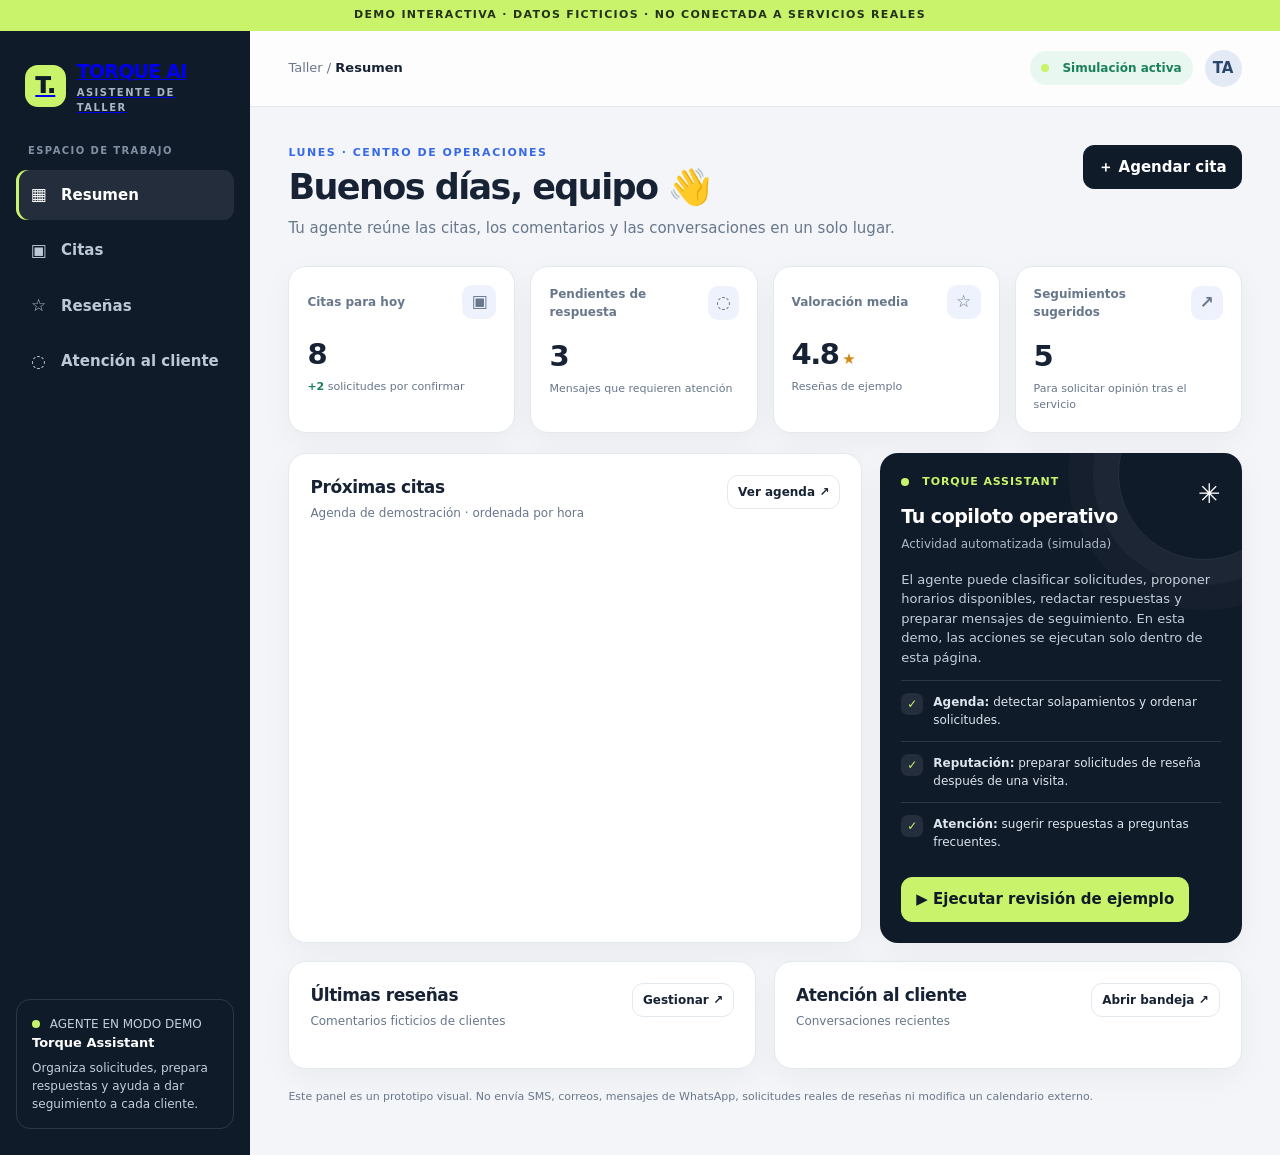
==== index.html @ 1b078d5f "Add interactive Torque AI automotive workshop agent demo" ====
<!doctype html>
<html lang="es">
<head>
<meta charset="utf-8">
<meta name="viewport" content="width=device-width, initial-scale=1">
<meta name="theme-color" content="#101b2a">
<meta name="description" content="Demo interactiva de un agente de IA para citas, reseñas y atención al cliente de un taller automotriz.">
<title>Torque AI · Asistente del taller</title>
<style>
:root{--bg:#f3f5f8;--panel:#fff;--ink:#172334;--muted:#68778b;--line:#e4e9ef;--navy:#101b2a;--navy2:#18283c;--lime:#c9f36a;--blue:#3769e8;--green:#19805b;--amber:#a56808;--red:#b53b45;--radius:18px;--shadow:0 10px 30px #1422380b}
*{box-sizing:border-box}html{scroll-behavior:smooth}body{margin:0;background:var(--bg);color:var(--ink);font:15px/1.5 Inter,ui-sans-serif,system-ui,-apple-system,BlinkMacSystemFont,"Segoe UI",sans-serif}button,input,select,textarea{font:inherit}button,a{ -webkit-tap-highlight-color:transparent}button{cursor:pointer}.demo-ribbon{background:var(--lime);color:#24321b;text-align:center;padding:7px 12px;font-size:11px;font-weight:850;letter-spacing:.12em}.app{min-height:100vh;display:grid;grid-template-columns:250px minmax(0,1fr)}aside{background:var(--navy);color:#fff;padding:26px 16px;display:flex;flex-direction:column;gap:28px}.brand{display:flex;align-items:center;gap:11px;padding:0 9px}.brand-icon{width:42px;height:42px;display:grid;place-items:center;background:var(--lime);color:var(--navy);font-size:22px;font-weight:950;border-radius:13px}.brand-name{font-size:19px;font-weight:850;letter-spacing:-.04em}.brand-name small{display:block;font-size:10px;letter-spacing:.15em;color:#a8b5c7;font-weight:700}.side-label{color:#8190a3;text-transform:uppercase;font-size:10px;font-weight:800;letter-spacing:.14em;padding:0 12px;margin-bottom:-16px}.nav{display:grid;gap:6px}.nav button{border:0;background:transparent;color:#bdc8d5;text-align:left;padding:12px;border-radius:11px;display:flex;align-items:center;gap:12px;font-weight:650}.nav button .ico{width:21px;text-align:center;font-size:17px}.nav button:hover,.nav button.active{background:#ffffff14;color:white}.nav button.active{box-shadow:inset 3px 0 var(--lime)}.side-bottom{margin-top:auto;border:1px solid #ffffff20;border-radius:14px;padding:15px;color:#c3cedb;font-size:12px}.status-dot{display:inline-block;width:8px;height:8px;border-radius:50%;background:var(--lime);margin-right:6px}.side-bottom strong{color:white;display:block;font-size:13px;margin-bottom:5px}.side-bottom p{margin:6px 0 0}.main{min-width:0}.topbar{height:76px;background:#ffffffdb;border-bottom:1px solid var(--line);display:flex;align-items:center;justify-content:space-between;padding:0 clamp(18px,3vw,42px);gap:12px}.crumb{font-size:13px;color:var(--muted)}.crumb strong{color:var(--ink)}.top-actions{display:flex;align-items:center;gap:12px}.demo-status{display:flex;align-items:center;gap:7px;font-size:12px;font-weight:750;color:var(--green);background:#e8f7f0;padding:8px 11px;border-radius:99px}.avatar{width:37px;height:37px;border-radius:50%;display:grid;place-items:center;background:#e3e9f5;color:#29466d;font-weight:850}.content{padding:clamp(18px,3vw,42px);max-width:1500px;margin:auto}.page-head{display:flex;justify-content:space-between;align-items:flex-start;gap:18px;margin-bottom:27px}.eyebrow{font-size:11px;letter-spacing:.14em;font-weight:850;color:var(--blue);text-transform:uppercase;margin:0 0 7px}.page-head h1{font-size:clamp(26px,3vw,35px);line-height:1.12;letter-spacing:-.045em;margin:0}.subhead{margin:9px 0 0;color:var(--muted);max-width:620px}.btn{border:1px solid var(--line);background:#fff;color:var(--ink);border-radius:11px;padding:10px 14px;font-weight:750;display:inline-flex;align-items:center;justify-content:center;gap:8px}.btn:hover{transform:translateY(-1px);box-shadow:var(--shadow)}.btn-primary{background:var(--navy);color:white;border-color:var(--navy)}.btn-lime{background:var(--lime);border-color:var(--lime);color:#25351a}.btn-sm{padding:7px 10px;font-size:12px}.stats{display:grid;grid-template-columns:repeat(4,minmax(0,1fr));gap:15px;margin-bottom:20px}.stat,.card{background:var(--panel);border:1px solid var(--line);border-radius:var(--radius);box-shadow:var(--shadow)}.stat{padding:18px}.stat-top{display:flex;justify-content:space-between;align-items:center;color:var(--muted);font-size:12px;font-weight:700;gap:8px}.stat-icon{width:34px;height:34px;border-radius:10px;background:#edf2fc;display:grid;place-items:center;font-size:17px}.stat-value{font-size:29px;letter-spacing:-.05em;font-weight:850;margin:14px 0 2px}.stat-note{font-size:11px;color:var(--muted)}.stat-note strong{color:var(--green)}.dashboard-grid{display:grid;grid-template-columns:minmax(0,1.35fr) minmax(300px,.85fr);gap:18px}.card{padding:21px;min-width:0}.card-head{display:flex;align-items:flex-start;justify-content:space-between;gap:12px;margin-bottom:17px}.card-head h2{font-size:17px;letter-spacing:-.025em;margin:0}.card-head p{font-size:12px;color:var(--muted);margin:4px 0 0}.badge{display:inline-flex;align-items:center;gap:5px;padding:5px 8px;border-radius:99px;font-size:11px;font-weight:800;background:#eef2f7;color:#516074;white-space:nowrap}.badge.green{background:#e7f6ef;color:var(--green)}.badge.yellow{background:#fff4dc;color:var(--amber)}.badge.blue{background:#eaf0ff;color:#3159c6}.appointment-list{display:grid;gap:0}.appointment{display:grid;grid-template-columns:62px minmax(0,1fr) auto;align-items:center;gap:12px;padding:14px 0;border-top:1px solid var(--line)}.appointment:first-child{border-top:0}.time{font-size:13px;font-weight:850}.time small{display:block;color:var(--muted);font-weight:550;font-size:11px}.person{display:flex;align-items:center;gap:10px;min-width:0}.person-icon{width:38px;height:38px;border-radius:12px;background:#f0f3f8;display:grid;place-items:center;font-size:18px;flex-shrink:0}.person-info{min-width:0}.person-info strong{display:block;font-size:13px;white-space:nowrap;overflow:hidden;text-overflow:ellipsis}.person-info span{display:block;font-size:11px;color:var(--muted);white-space:nowrap;overflow:hidden;text-overflow:ellipsis}.appt-actions{display:flex;gap:5px}.icon-btn{width:31px;height:31px;border:1px solid var(--line);background:white;border-radius:9px;color:var(--muted)}.icon-btn:hover{color:var(--blue);border-color:#a9bdf9}.agent-card{background:var(--navy);color:#fff;border:0;position:relative;overflow:hidden}.agent-card:after{content:"";position:absolute;right:-48px;top:-65px;width:170px;height:170px;border:1px solid #ffffff18;border-radius:50%;box-shadow:0 0 0 25px #ffffff08,0 0 0 50px #ffffff05}.agent-card .card-head p{color:#aab7c7}.agent-card h2{font-size:19px}.agent-pulse{display:flex;align-items:center;gap:7px;color:var(--lime);font-size:11px;font-weight:850;letter-spacing:.08em;text-transform:uppercase}.agent-summary{color:#c4cfdb;font-size:13px;max-width:370px}.agent-task{display:flex;align-items:flex-start;gap:10px;padding:12px 0;border-top:1px solid #ffffff20;font-size:12px;color:#dce4ec}.task-check{width:22px;height:22px;flex-shrink:0;border-radius:7px;display:grid;place-items:center;background:#ffffff15;color:var(--lime)}.agent-card .btn{margin-top:14px;background:var(--lime);border-color:var(--lime);color:var(--navy);position:relative;z-index:1}.lower-grid{display:grid;grid-template-columns:1fr 1fr;gap:18px;margin-top:18px}.review-row{display:flex;gap:12px;padding:12px 0;border-top:1px solid var(--line)}.review-row:first-child{border-top:0}.review-score{font-weight:850;color:#a76a07;white-space:nowrap}.review-copy{font-size:12px;min-width:0}.review-copy strong{display:block;font-size:13px}.review-copy p{color:var(--muted);margin:4px 0}.review-copy small{color:var(--muted)}.chat-preview{display:grid;gap:10px}.chat-line{display:flex;gap:9px;align-items:flex-start}.chat-avatar{width:31px;height:31px;border-radius:10px;display:grid;place-items:center;background:#eaf0ff;flex-shrink:0}.chat-bubble{border-radius:0 12px 12px 12px;background:#f2f5f9;padding:10px 12px;font-size:12px;flex:1}.chat-bubble strong{display:block;margin-bottom:3px}.chat-bubble p{margin:0;color:#58677a}.chat-line.agent .chat-avatar{background:#e8f7ef}.chat-line.agent .chat-bubble{background:#eef8f2}.page-view{display:none}.page-view.active{display:block}.filter-row{display:flex;gap:8px;flex-wrap:wrap;margin-bottom:16px}.filter-row input,.filter-row select,.field input,.field select,.field textarea,.chat-compose input{width:100%;border:1px solid #dce3eb;border-radius:10px;background:#fff;padding:11px 12px;color:var(--ink);outline:none}.filter-row input:focus,.field input:focus,.field select:focus,.field textarea:focus{border-color:#7d9cf5;box-shadow:0 0 0 3px #3769e815}.filter-row .search{max-width:280px}.table-wrap{overflow:auto}.data-table{width:100%;border-collapse:collapse;min-width:600px}.data-table th{text-align:left;font-size:10px;letter-spacing:.1em;text-transform:uppercase;color:var(--muted);padding:11px 10px;border-bottom:1px solid var(--line)}.data-table td{padding:14px 10px;border-bottom:1px solid var(--line);font-size:12px}.data-table tr:last-child td{border-bottom:0}.data-table td strong{display:block;font-size:13px}.data-table td small{color:var(--muted)}.empty{padding:28px;text-align:center;color:var(--muted)}.review-cards{display:grid;grid-template-columns:repeat(2,minmax(0,1fr));gap:14px}.review-card{border:1px solid var(--line);border-radius:14px;padding:16px}.review-card-head{display:flex;justify-content:space-between;gap:10px}.stars{color:#d28a16;letter-spacing:.1em}.review-card p{font-size:13px;color:#526175}.review-card .reply{background:#f1f7f3;padding:12px;border-radius:10px;font-size:12px;color:#315b43}.review-card .reply strong{display:block;margin-bottom:4px}.inbox-layout{display:grid;grid-template-columns:minmax(220px,.75fr) minmax(0,1.25fr);gap:16px;min-height:460px}.thread-list{border:1px solid var(--line);border-radius:14px;overflow:hidden}.thread{width:100%;border:0;border-bottom:1px solid var(--line);background:#fff;text-align:left;padding:15px;display:flex;gap:10px}.thread:last-child{border-bottom:0}.thread.active{background:#edf3ff}.thread strong{display:block;font-size:13px}.thread small{color:var(--muted);display:block;margin-top:4px}.thread-detail{border:1px solid var(--line);border-radius:14px;display:flex;flex-direction:column;min-width:0}.thread-title{padding:15px;border-bottom:1px solid var(--line)}.messages{padding:16px;display:flex;flex-direction:column;gap:12px;flex:1}.message{max-width:85%;padding:11px 13px;border-radius:13px;background:#f0f3f7;font-size:13px}.message.mine{align-self:flex-end;background:#eaf0ff}.message small{display:block;color:var(--muted);font-size:10px;margin-top:5px}.chat-compose{padding:12px;border-top:1px solid var(--line);display:flex;gap:8px}.chat-compose input{min-width:0}.form-grid{display:grid;grid-template-columns:1fr 1fr;gap:14px}.field{display:grid;gap:6px}.field label{font-size:12px;font-weight:800}.field small{color:var(--muted);font-size:11px}.field.full{grid-column:1/-1}.modal-backdrop{position:fixed;inset:0;background:#101b2a99;display:none;align-items:center;justify-content:center;padding:16px;z-index:20}.modal-backdrop.open{display:flex}.modal{background:white;width:min(560px,100%);max-height:90vh;overflow:auto;border-radius:20px;padding:24px;box-shadow:0 25px 80px #0003}.modal-head{display:flex;justify-content:space-between;gap:10px;align-items:flex-start;margin-bottom:20px}.modal-head h2{margin:0;font-size:23px;letter-spacing:-.04em}.modal-head p{margin:5px 0 0;color:var(--muted);font-size:12px}.close-btn{border:0;background:#f0f3f7;border-radius:9px;width:34px;height:34px;font-size:20px}.modal-actions{display:flex;justify-content:flex-end;gap:8px;margin-top:20px}.toast{position:fixed;bottom:20px;right:20px;z-index:30;background:var(--navy);color:white;padding:13px 17px;border-radius:12px;box-shadow:0 12px 30px #0002;max-width:min(380px,calc(100vw - 40px));font-size:13px;display:none}.toast.show{display:block;animation:pop .2s ease}@keyframes pop{from{transform:translateY(8px);opacity:0}to{transform:translateY(0);opacity:1}}.footnote{font-size:11px;color:var(--muted);margin-top:20px}.mobile-menu{display:none}
@media(max-width:1050px){.app{grid-template-columns:210px minmax(0,1fr)}.stats{grid-template-columns:repeat(2,minmax(0,1fr))}.dashboard-grid{grid-template-columns:1fr}.lower-grid{grid-template-columns:1fr 1fr}}
@media(max-width:760px){.app{display:block}aside{padding:13px 15px;display:flex;flex-direction:row;align-items:center;justify-content:space-between;gap:10px}.brand{padding:0}.brand-icon{width:36px;height:36px}.brand-name{font-size:16px}.nav{display:flex;gap:3px;overflow:auto;max-width:62vw}.nav button{padding:9px 10px;white-space:nowrap;font-size:12px}.nav button .ico{width:auto}.nav button span.label{display:none}.side-label,.side-bottom{display:none}.topbar{height:58px;padding:0 17px}.content{padding:22px 15px}.page-head{align-items:flex-start}.page-head .btn{font-size:12px;padding:9px}.page-head h1{font-size:27px}.subhead{font-size:13px}.stats{gap:10px}.stat{padding:14px}.stat-value{font-size:25px}.stat-top{font-size:11px}.stat-icon{width:29px;height:29px}.card{padding:16px}.lower-grid{grid-template-columns:1fr}.appointment{grid-template-columns:52px minmax(0,1fr) auto;gap:7px}.appt-actions .icon-btn:last-child{display:none}.review-cards{grid-template-columns:1fr}.inbox-layout{grid-template-columns:1fr}.thread-list{display:flex;overflow:auto}.thread{min-width:170px;border-right:1px solid var(--line);border-bottom:0}.thread-detail{min-height:320px}.form-grid{grid-template-columns:1fr}.field.full{grid-column:auto}.top-actions .demo-status{font-size:0;padding:9px}.top-actions .demo-status .status-dot{margin:0}.top-actions .avatar{width:33px;height:33px}}
@media(max-width:420px){.nav button{padding:8px}.nav button .ico{font-size:15px}.brand-name small{font-size:8px}.stats{grid-template-columns:1fr 1fr}.stat-value{font-size:23px}.page-head{display:block}.page-head>.btn{margin-top:14px}.hero-actions{display:flex}.appointment{grid-template-columns:47px minmax(0,1fr)}.appointment>.badge,.appointment>.appt-actions{grid-column:2}.appointment>.badge{justify-self:start}.appointment>.appt-actions{justify-self:start}.time{font-size:12px}}
@media(prefers-reduced-motion:reduce){*,*:before,*:after{scroll-behavior:auto!important;animation:none!important;transition:none!important}}
</style>
</head>
<body>
<div class="demo-ribbon">DEMO INTERACTIVA · DATOS FICTICIOS · NO CONECTADA A SERVICIOS REALES</div>
<div class="app">
<aside>
  <a class="brand" href="#inicio" aria-label="Torque AI inicio"><span class="brand-icon">T.</span><span class="brand-name">TORQUE AI<small>ASISTENTE DE TALLER</small></span></a>
  <div class="side-label">ESPACIO DE TRABAJO</div>
  <nav class="nav" aria-label="Menú principal">
    <button class="active" data-view="dashboard"><span class="ico">▦</span><span class="label">Resumen</span></button>
    <button data-view="appointments"><span class="ico">▣</span><span class="label">Citas</span></button>
    <button data-view="reviews"><span class="ico">☆</span><span class="label">Reseñas</span></button>
    <button data-view="inbox"><span class="ico">◌</span><span class="label">Atención al cliente</span></button>
  </nav>
  <div class="side-bottom"><span class="status-dot"></span> AGENTE EN MODO DEMO<strong>Torque Assistant</strong><p>Organiza solicitudes, prepara respuestas y ayuda a dar seguimiento a cada cliente.</p></div>
</aside>
<div class="main">
<header class="topbar"><div class="crumb">Taller / <strong id="crumb-label">Resumen</strong></div><div class="top-actions"><span class="demo-status"><span class="status-dot"></span> Simulación activa</span><div class="avatar" title="Taller de ejemplo">TA</div></div></header>
<main class="content">
<section class="page-view active" id="view-dashboard">
<div class="page-head"><div><p class="eyebrow">LUNES · CENTRO DE OPERACIONES</p><h1>Buenos días, equipo 👋</h1><p class="subhead">Tu agente reúne las citas, los comentarios y las conversaciones en un solo lugar.</p></div><button class="btn btn-primary" data-open-modal>＋ Agendar cita</button></div>
<div class="stats">
<div class="stat"><div class="stat-top">Citas para hoy <span class="stat-icon">▣</span></div><div class="stat-value" id="stat-today">8</div><div class="stat-note"><strong>+2</strong> solicitudes por confirmar</div></div>
<div class="stat"><div class="stat-top">Pendientes de respuesta <span class="stat-icon">◌</span></div><div class="stat-value" id="stat-pending">3</div><div class="stat-note">Mensajes que requieren atención</div></div>
<div class="stat"><div class="stat-top">Valoración media <span class="stat-icon">☆</span></div><div class="stat-value">4.8<span style="font-size:15px;color:#d28a16"> ★</span></div><div class="stat-note">Reseñas de ejemplo</div></div>
<div class="stat"><div class="stat-top">Seguimientos sugeridos <span class="stat-icon">↗</span></div><div class="stat-value" id="stat-followups">5</div><div class="stat-note">Para solicitar opinión tras el servicio</div></div>
</div>
<div class="dashboard-grid">
<div class="card"><div class="card-head"><div><h2>Próximas citas</h2><p>Agenda de demostración · ordenada por hora</p></div><button class="btn btn-sm" data-goto="appointments">Ver agenda ↗</button></div><div class="appointment-list" id="dashboard-appointments"></div></div>
<div class="card agent-card"><div class="card-head"><div><div class="agent-pulse"><span class="status-dot"></span> TORQUE ASSISTANT</div><h2 style="margin-top:12px">Tu copiloto operativo</h2><p>Actividad automatizada (simulada)</p></div><span style="font-size:27px;position:relative;z-index:1">✳</span></div><p class="agent-summary">El agente puede clasificar solicitudes, proponer horarios disponibles, redactar respuestas y preparar mensajes de seguimiento. En esta demo, las acciones se ejecutan solo dentro de esta página.</p><div class="agent-task"><span class="task-check">✓</span><span><strong>Agenda:</strong> detectar solapamientos y ordenar solicitudes.</span></div><div class="agent-task"><span class="task-check">✓</span><span><strong>Reputación:</strong> preparar solicitudes de reseña después de una visita.</span></div><div class="agent-task"><span class="task-check">✓</span><span><strong>Atención:</strong> sugerir respuestas a preguntas frecuentes.</span></div><button class="btn" id="run-agent">▶ Ejecutar revisión de ejemplo</button></div>
</div>
<div class="lower-grid">
<div class="card"><div class="card-head"><div><h2>Últimas reseñas</h2><p>Comentarios ficticios de clientes</p></div><button class="btn btn-sm" data-goto="reviews">Gestionar ↗</button></div><div id="dashboard-reviews"></div></div>
<div class="card"><div class="card-head"><div><h2>Atención al cliente</h2><p>Conversaciones recientes</p></div><button class="btn btn-sm" data-goto="inbox">Abrir bandeja ↗</button></div><div class="chat-preview" id="dashboard-chats"></div></div>
</div>
<p class="footnote">Este panel es un prototipo visual. No envía SMS, correos, mensajes de WhatsApp, solicitudes reales de reseñas ni modifica un calendario externo.</p>
</section>
<section class="page-view" id="view-appointments">
<div class="page-head"><div><p class="eyebrow">PLANIFICACIÓN</p><h1>Agenda de citas</h1><p class="subhead">Registra solicitudes, consulta el estado y evita solapamientos en el horario de ejemplo.</p></div><button class="btn btn-primary" data-open-modal>＋ Agendar cita</button></div>
<div class="card"><div class="filter-row"><input class="search" id="appointment-search" placeholder="Buscar cliente, vehículo o servicio…" aria-label="Buscar citas"><select id="appointment-filter" aria-label="Filtrar por estado"><option value="all">Todos los estados</option><option value="Confirmada">Confirmada</option><option value="Pendiente">Pendiente</option><option value="En taller">En taller</option></select></div><div class="table-wrap"><table class="data-table"><thead><tr><th>Hora / fecha</th><th>Cliente</th><th>Vehículo / servicio</th><th>Estado</th><th>Acciones</th></tr></thead><tbody id="appointment-table"></tbody></table></div></div>
<p class="footnote">Las citas nuevas se guardan solo en el almacenamiento local de este navegador. No se sincronizan con Google Calendar ni con un software de taller.</p>
</section>
<section class="page-view" id="view-reviews">
<div class="page-head"><div><p class="eyebrow">REPUTACIÓN Y CONFIANZA</p><h1>Reseñas y seguimiento</h1><p class="subhead">Prepara solicitudes de opinión y respuestas profesionales sin presionar al cliente.</p></div><button class="btn btn-primary" id="review-followup">✉ Preparar seguimiento</button></div>
<div class="stats"><div class="stat"><div class="stat-top">Valoración media <span class="stat-icon">☆</span></div><div class="stat-value">4.8 ★</div><div class="stat-note">Dato ilustrativo</div></div><div class="stat"><div class="stat-top">Reseñas en el panel <span class="stat-icon">☷</span></div><div class="stat-value" id="review-count">4</div><div class="stat-note">Opiniones de ejemplo</div></div><div class="stat"><div class="stat-top">Seguimientos sugeridos <span class="stat-icon">↗</span></div><div class="stat-value">5</div><div class="stat-note">Clientes simulados</div></div><div class="stat"><div class="stat-top">Respuesta sugerida <span class="stat-icon">✎</span></div><div class="stat-value">1 clic</div><div class="stat-note">Editable antes de enviar</div></div></div>
<div class="card"><div class="card-head"><div><h2>Comentarios recientes</h2><p>Las respuestas se generan como borradores de demostración.</p></div><span class="badge green">● Seguimiento respetuoso</span></div><div class="review-cards" id="review-cards"></div></div>
<p class="footnote">En una implementación real, las reseñas se leerían mediante integraciones autorizadas. No se publican opiniones ni se envían solicitudes desde esta demo.</p>
</section>
<section class="page-view" id="view-inbox">
<div class="page-head"><div><p class="eyebrow">CENTRO DE CONVERSACIONES</p><h1>Atención al cliente</h1><p class="subhead">Consulta preguntas frecuentes y prueba respuestas sugeridas por el agente.</p></div><span class="badge blue">Agente asistente · demo</span></div>
<div class="card"><div class="inbox-layout"><div class="thread-list" id="thread-list"></div><div class="thread-detail"><div class="thread-title" id="thread-title"><strong>Selecciona una conversación</strong></div><div class="messages" id="messages"></div><form class="chat-compose" id="chat-form"><input id="chat-input" placeholder="Escribe una respuesta de prueba…" aria-label="Mensaje de respuesta" required><button class="btn btn-primary" type="submit">Enviar</button></form></div></div></div>
<div class="card" style="margin-top:16px"><div class="card-head"><div><h2>Respuestas rápidas</h2><p>Selecciona un tema para preparar una respuesta editable.</p></div></div><div class="filter-row"><button class="btn quick-reply" data-topic="price">💵 Precio y presupuesto</button><button class="btn quick-reply" data-topic="hours">◷ Horarios</button><button class="btn quick-reply" data-topic="status">🔧 Estado del vehículo</button><button class="btn quick-reply" data-topic="warranty">✓ Garantía del trabajo</button></div></div>
<p class="footnote">La respuesta automática real requiere reglas de negocio, canales conectados, consentimiento y supervisión humana. Esta demo no se conecta a WhatsApp ni a correo.</p>
</section>
</main>
</div>
</div>
<div class="modal-backdrop" id="appointment-modal" role="dialog" aria-modal="true" aria-labelledby="modal-title"><div class="modal"><div class="modal-head"><div><h2 id="modal-title">Agendar una cita</h2><p>Registra una cita ficticia para probar el flujo.</p></div><button class="close-btn" id="modal-close" aria-label="Cerrar">×</button></div>
<form id="appointment-form"><div class="form-grid"><div class="field"><label for="customer-name">Nombre del cliente *</label><input id="customer-name" name="customer" required placeholder="Ej. Alex Rivera"></div><div class="field"><label for="customer-phone">Teléfono (opcional)</label><input id="customer-phone" name="phone" type="tel" placeholder="+1 555 0100"></div><div class="field"><label for="car">Vehículo *</label><input id="car" name="car" required placeholder="Ej. Toyota Corolla 2018"></div><div class="field"><label for="service">Servicio *</label><select id="service" name="service" required><option value="">Seleccionar…</option><option>Cambio de aceite</option><option>Diagnóstico del motor</option><option>Frenos</option><option>Neumáticos</option><option>Mantenimiento general</option><option>Otro servicio</option></select></div><div class="field"><label for="appointment-date">Fecha *</label><input id="appointment-date" name="date" type="date" required></div><div class="field"><label for="appointment-time">Hora *</label><select id="appointment-time" name="time" required><option value="">Seleccionar…</option><option>08:00</option><option>09:00</option><option>10:00</option><option>11:00</option><option>12:00</option><option>13:00</option><option>14:00</option><option>15:00</option><option>16:00</option></select></div><div class="field full"><label for="notes">Notas para el mecánico</label><textarea id="notes" name="notes" rows="2" placeholder="Síntomas, solicitudes o detalles (opcional)"></textarea><small>La demo comprueba conflictos de fecha y hora entre las citas que registres.</small></div></div><div class="modal-actions"><button type="button" class="btn" id="modal-cancel">Cancelar</button><button class="btn btn-primary" type="submit">Guardar cita de prueba</button></div></form></div></div>
<div class="toast" id="toast" role="status" aria-live="polite"></div>
<script>
(function(){
"use strict";
const $=s=>document.querySelector(s), $$=s=>Array.from(document.querySelectorAll(s));
const today=new Date(); const isoToday=()=>{const d=new Date();return d.getFullYear()+"-"+String(d.getMonth()+1).padStart(2,"0")+"-"+String(d.getDate()).padStart(2,"0")};
const dayOffset=n=>{const d=new Date();d.setDate(d.getDate()+n);return d.getFullYear()+"-"+String(d.getMonth()+1).padStart(2,"0")+"-"+String(d.getDate()).padStart(2,"0")};
const dateLabel=s=>{const d=new Date(s+"T12:00:00");return d.toLocaleDateString("es",{day:"2-digit",month:"short"})};
const seedAppointments=[
{id:1,date:dayOffset(0),time:"08:00",customer:"María Torres",phone:"",car:"Honda Civic 2020",service:"Cambio de aceite",status:"Confirmada",notes:""},
{id:2,date:dayOffset(0),time:"09:00",customer:"Carlos Méndez",phone:"",car:"Toyota Corolla 2018",service:"Diagnóstico del motor",status:"Pendiente",notes:"Luz de check engine"},
{id:3,date:dayOffset(0),time:"10:00",customer:"Sofía Herrera",phone:"",car:"Hyundai Tucson 2022",service:"Frenos",status:"Confirmada",notes:""},
{id:4,date:dayOffset(1),time:"08:00",customer:"Luis Gómez",phone:"",car:"Ford Focus 2017",service:"Neumáticos",status:"En taller",notes:""},
{id:5,date:dayOffset(1),time:"11:00",customer:"Elena Ruiz",phone:"",car:"Nissan Sentra 2021",service:"Mantenimiento general",status:"Confirmada",notes:""},
{id:6,date:dayOffset(2),time:"13:00",customer:"David Pérez",phone:"",car:"Kia Sportage 2019",service:"Diagnóstico del motor",status:"Pendiente",notes:""}];
const seedReviews=[
{id:1,name:"Ana M.",stars:5,date:"Hoy",text:"Me explicaron el problema con claridad y el coche estuvo listo cuando dijeron.",reply:"¡Muchas gracias por confiar en nuestro taller, Ana! Nos alegra saber que la explicación y el servicio cumplieron tus expectativas. Aquí estaremos para ayudarte cuando lo necesites.",status:"Pendiente de respuesta"},
{id:2,name:"Javier R.",stars:5,date:"Ayer",text:"Buen trato, precio explicado antes de empezar y atención rápida.",reply:"Gracias, Javier. Creemos que la transparencia es parte esencial de un buen servicio. ¡Te esperamos cuando lo necesites!",status:"Respondida"},
{id:3,name:"Camila P.",stars:4,date:"Hace 3 días",text:"Todo bien con el mantenimiento. Me habría gustado recibir una actualización durante la mañana.",reply:"Gracias por comentarlo, Camila. Valoramos tu sugerencia y trabajaremos para mantenerte mejor informada durante el servicio.",status:"Pendiente de respuesta"},
{id:4,name:"Marco L.",stars:5,date:"Hace 5 días",text:"Diagnóstico claro y sin trabajos extra inesperados. Lo recomiendo.",reply:"Muchas gracias, Marco. Nos alegra que la claridad del diagnóstico te haya dado confianza.",status:"Respondida"}];
const seedThreads=[
{id:1,name:"Andrea López",topic:"Consulta de precio",unread:true,messages:[{from:"client",text:"Hola, ¿cuánto cuesta un diagnóstico del motor?",time:"10:02"},{from:"agent",text:"¡Hola, Andrea! El precio depende del tipo de diagnóstico y del vehículo. Podemos revisar tu caso y confirmar el presupuesto antes de empezar. ¿Qué marca, modelo y año es tu coche?",time:"10:03"}]},
{id:2,name:"Pedro Santos",topic:"Estado del vehículo",unread:true,messages:[{from:"client",text:"Quería saber si mi coche estará listo hoy.",time:"09:41"},{from:"agent",text:"Con gusto te ayudamos. Para darte una actualización fiable, necesito confirmar tu nombre y el vehículo con el equipo del taller.",time:"09:42"}]},
{id:3,name:"Valeria Cruz",topic:"Horario de atención",unread:false,messages:[{from:"client",text:"¿Trabajan los sábados?",time:"Ayer"},{from:"agent",text:"Nuestro horario de ejemplo es de lunes a viernes, de 8:00 a 18:00, y sábados y domingos de 9:00 a 16:00. Confirma siempre el horario real del taller.",time:"Ayer"}]}
];
function load(key,fallback){try{const v=localStorage.getItem("torque-demo-"+key);return v?JSON.parse(v):fallback}catch(e){return fallback}}
function save(key,val){try{localStorage.setItem("torque-demo-"+key,JSON.stringify(val))}catch(e){}}
let appointments=load("appointments",seedAppointments), reviews=load("reviews",seedReviews), threads=load("threads",seedThreads), activeThread=threads[0]?.id||null;
function toast(message){const el=$("#toast");el.textContent=message;el.classList.add("show");clearTimeout(toast.timer);toast.timer=setTimeout(()=>el.classList.remove("show"),3500)}
function esc(v){return String(v??"").replace(/[&<>"']/g,c=>({"&":"&amp;","<":"&lt;",">":"&gt;",'"':"&quot;","'":"&#39;"}[c]))}
function go(view){$$(".page-view").forEach(e=>e.classList.toggle("active",e.id==="view-"+view));$$(".nav button").forEach(e=>e.classList.toggle("active",e.dataset.view===view));const labels={dashboard:"Resumen",appointments:"Citas",reviews:"Reseñas",inbox:"Atención al cliente"};$("#crumb-label").textContent=labels[view]||"Resumen";if(view==="appointments")renderAppointments();if(view==="reviews")renderReviews();if(view==="inbox")renderInbox();window.scrollTo({top:0,behavior:"smooth"})}
$$("[data-view]").forEach(b=>b.addEventListener("click",()=>go(b.dataset.view)));$$("[data-goto]").forEach(b=>b.addEventListener("click",()=>go(b.dataset.goto)));
function statusBadge(s){const cl=s==="Confirmada"||s==="Respondida"?"green":s==="Pendiente"||s==="Pendiente de respuesta"?"yellow":"blue";return '<span class="badge '+cl+'">'+esc(s)+'</span>'}
function renderAppointmentLine(a){return '<div class="appointment"><div class="time">'+esc(a.time)+'<small>'+esc(dateLabel(a.date))+'</small></div><div class="person"><span class="person-icon">🚘</span><div class="person-info"><strong>'+esc(a.customer)+'</strong><span>'+esc(a.service)+' · '+esc(a.car)+'</span></div></div>'+statusBadge(a.status)+'</div>'}
function renderDashboard(){const todayList=appointments.filter(a=>a.date===isoToday()).sort((a,b)=>a.time.localeCompare(b.time));$("#dashboard-appointments").innerHTML=(todayList.length?todayList.slice(0,4).map(renderAppointmentLine).join(""):'<div class="empty">No hay citas para hoy. Puedes registrar una con “Agendar cita”.</div>');$("#stat-today").textContent=todayList.length;$("#stat-pending").textContent=threads.filter(t=>t.unread).length;$("#dashboard-reviews").innerHTML=reviews.slice(0,3).map(r=>'<div class="review-row"><div class="review-score">★ '+r.stars+'.0</div><div class="review-copy"><strong>'+esc(r.name)+' '+statusBadge(r.status)+'</strong><p>'+esc(r.text)+'</p><small>'+esc(r.date)+'</small></div></div>').join("");$("#dashboard-chats").innerHTML=threads.slice(0,2).map(t=>'<div class="chat-line"><span class="chat-avatar">'+(t.unread?'●':'◌')+'</span><div class="chat-bubble"><strong>'+esc(t.name)+' · '+esc(t.topic)+'</strong><p>'+esc(t.messages[t.messages.length-1]?.text||"")+'</p></div></div>').join("");$("#stat-followups").textContent=5}
function renderAppointments(){const q=($("#appointment-search")?.value||"").toLowerCase(),filter=$("#appointment-filter")?.value||"all";const list=appointments.filter(a=>(filter==="all"||a.status===filter)&&[a.customer,a.car,a.service,a.date].join(" ").toLowerCase().includes(q)).sort((a,b)=>(a.date+a.time).localeCompare(b.date+b.time));$("#appointment-table").innerHTML=list.length?list.map(a=>'<tr><td><strong>'+esc(dateLabel(a.date))+' · '+esc(a.time)+'</strong><small>'+esc(a.date)+'</small></td><td><strong>'+esc(a.customer)+'</strong><small>'+esc(a.phone||"Sin teléfono")+'</small></td><td><strong>'+esc(a.car)+'</strong><small>'+esc(a.service)+'</small></td><td>'+statusBadge(a.status)+'</td><td><button class="btn btn-sm" data-cycle="'+a.id+'">Cambiar estado</button></td></tr>').join(""):'<tr><td colspan="5" class="empty">No hay citas que coincidan con la búsqueda.</td></tr>';$$("[data-cycle]").forEach(b=>b.addEventListener("click",()=>{const a=appointments.find(x=>x.id===Number(b.dataset.cycle));if(!a)return;const order=["Pendiente","Confirmada","En taller","Completada"];a.status=order[(order.indexOf(a.status)+1)%order.length];save("appointments",appointments);renderAppointments();renderDashboard();toast("Estado actualizado en la demo: "+a.status)}))}
$("#appointment-search").addEventListener("input",renderAppointments);$("#appointment-filter").addEventListener("change",renderAppointments);
const modal=$("#appointment-modal");function openModal(){modal.classList.add("open");$("#appointment-date").min=isoToday();$("#appointment-date").value=isoToday();$("#customer-name").focus()}function closeModal(){modal.classList.remove("open")}$$("[data-open-modal]").forEach(b=>b.addEventListener("click",openModal));$("#modal-close").addEventListener("click",closeModal);$("#modal-cancel").addEventListener("click",closeModal);modal.addEventListener("click",e=>{if(e.target===modal)closeModal()});document.addEventListener("keydown",e=>{if(e.key==="Escape")closeModal()});
$("#appointment-form").addEventListener("submit",e=>{e.preventDefault();const fd=new FormData(e.currentTarget),date=fd.get("date"),time=fd.get("time");if(appointments.some(a=>a.date===date&&a.time===time&&a.status!=="Cancelada")){toast("Ese horario ya tiene una cita. Prueba otra hora para evitar solapamientos.");return}const a={id:Date.now(),date,time,customer:fd.get("customer").trim(),phone:fd.get("phone").trim(),car:fd.get("car").trim(),service:fd.get("service"),status:"Pendiente",notes:fd.get("notes").trim()};appointments.push(a);save("appointments",appointments);e.currentTarget.reset();closeModal();renderAppointments();renderDashboard();go("appointments");toast("Cita de prueba registrada. Recuerda: no se ha enviado ninguna confirmación.")});
function renderReviews(){$("#review-count").textContent=reviews.length;$("#review-cards").innerHTML=reviews.map(r=>'<article class="review-card"><div class="review-card-head"><div><strong>'+esc(r.name)+'</strong><div class="stars">'+'★'.repeat(r.stars)+'☆'.repeat(5-r.stars)+'</div></div>'+statusBadge(r.status)+'</div><p>“'+esc(r.text)+'”</p><div class="reply"><strong>✳ Borrador sugerido por Torque</strong>'+esc(r.reply)+'</div><div style="display:flex;gap:8px;flex-wrap:wrap;margin-top:12px"><button class="btn btn-sm" data-copy-reply="'+r.id+'">Copiar respuesta</button><button class="btn btn-sm" data-mark-review="'+r.id+'">'+(r.status==="Respondida"?"Marcar pendiente":"Marcar respondida")+'</button></div></article>').join("");$$("[data-copy-reply]").forEach(b=>b.addEventListener("click",()=>{const r=reviews.find(x=>x.id===Number(b.dataset.copyReply));if(r){const ta=document.createElement("textarea");ta.value=r.reply;document.body.appendChild(ta);ta.select();try{document.execCommand("copy");toast("Borrador copiado. En la demo no se publica automáticamente.")}catch(e){toast(r.reply)}ta.remove()}}));$$("[data-mark-review]").forEach(b=>b.addEventListener("click",()=>{const r=reviews.find(x=>x.id===Number(b.dataset.markReview));r.status=r.status==="Respondida"?"Pendiente de respuesta":"Respondida";save("reviews",reviews);renderReviews();renderDashboard();toast("Estado actualizado localmente.")}))}
$("#review-followup").addEventListener("click",()=>{const draft="Hola, gracias por confiar en nuestro taller. Esperamos que tu vehículo esté funcionando bien. Si tienes un momento, nos ayudaría mucho conocer tu opinión sincera sobre la experiencia. ¡Gracias!";showDraft("Borrador de seguimiento",draft)});
function showDraft(title,text){const overlay=modal;overlay.classList.add("open");const form=$("#appointment-form");form.style.display="none";const old=$("#draft-panel");if(old)old.remove();const panel=document.createElement("div");panel.id="draft-panel";panel.innerHTML='<div class="field"><label for="draft-text">Mensaje editable</label><textarea id="draft-text" rows="6">'+esc(text)+'</textarea><small>Texto de ejemplo. No se enviará a ningún cliente.</small></div><div class="modal-actions"><button type="button" class="btn" id="draft-cancel">Cerrar</button><button type="button" class="btn btn-primary" id="draft-copy">Copiar texto</button></div>';$(".modal").appendChild(panel);$("#modal-title").textContent=title;$(".modal-head p").textContent="Revisa y edita el texto antes de copiarlo.";$("#draft-cancel").onclick=()=>{panel.remove();form.style.display="";$("#modal-title").textContent="Agendar una cita";$(".modal-head p").textContent="Registra una cita ficticia para probar el flujo.";closeModal()};$("#draft-copy").onclick=()=>{const t=$("#draft-text");t.select();try{document.execCommand("copy");toast("Texto copiado. No se ha enviado.");}catch(e){toast("Selecciona y copia el texto manualmente.")}};$("#modal-close").onclick=()=>{panel.remove();form.style.display="";$("#modal-title").textContent="Agendar una cita";$(".modal-head p").textContent="Registra una cita ficticia para probar el flujo.";closeModal()}}
function renderInbox(){const list=$("#thread-list");list.innerHTML=threads.map(t=>'<button class="thread '+(t.id===activeThread?"active":"")+'" data-thread="'+t.id+'"><span class="chat-avatar">'+(t.unread?"●":"◌")+'</span><span><strong>'+esc(t.name)+'</strong><small>'+esc(t.topic)+'</small><small>'+esc((t.messages[t.messages.length-1]?.text||"").slice(0,45))+'</small></span></button>').join("");$$("[data-thread]").forEach(b=>b.addEventListener("click",()=>{activeThread=Number(b.dataset.thread);const t=threads.find(x=>x.id===activeThread);t.unread=false;save("threads",threads);renderInbox();renderDashboard()}));const t=threads.find(x=>x.id===activeThread);if(!t){$("#thread-title").innerHTML="<strong>Selecciona una conversación</strong>";$("#messages").innerHTML="";return}$("#thread-title").innerHTML="<strong>"+esc(t.name)+"</strong><div style='font-size:12px;color:var(--muted)'>"+esc(t.topic)+" · conversación de ejemplo</div>";$("#messages").innerHTML=t.messages.map(m=>'<div class="message '+(m.from==="agent"?"mine":"")+'">'+esc(m.text)+'<small>'+(m.from==="agent"?"Torque Assistant":"Cliente")+' · '+esc(m.time)+'</small></div>').join("");$("#messages").scrollTop=$("#messages").scrollHeight}
$("#chat-form").addEventListener("submit",e=>{e.preventDefault();const t=threads.find(x=>x.id===activeThread),input=$("#chat-input"),msg=input.value.trim();if(!t||!msg)return;t.messages.push({from:"agent",text:msg,time:new Date().toLocaleTimeString("es",{hour:"2-digit",minute:"2-digit"})});save("threads",threads);input.value="";renderInbox();renderDashboard();toast("Respuesta añadida a la conversación de prueba; no se envió externamente.")});
const quickReplies={price:"Gracias por escribirnos. El precio depende del vehículo y del trabajo necesario. Podemos revisar los detalles y darte un presupuesto antes de comenzar. ¿Nos compartes la marca, el modelo y el año?",hours:"Nuestro horario de ejemplo es de lunes a viernes, de 8:00 a 18:00, y fines de semana de 9:00 a 16:00. Confirma el horario real antes de visitarnos.",status:"Con gusto revisamos el estado de tu vehículo. Para proteger tu información, ¿puedes confirmar el nombre asociado a la orden de trabajo y el modelo del vehículo? El equipo verificará la actualización.",warranty:"La cobertura depende del trabajo realizado y de las condiciones acordadas. Vamos a revisar la orden de servicio para darte una respuesta precisa; no queremos prometer condiciones sin comprobarlas."};
$$(".quick-reply").forEach(b=>b.addEventListener("click",()=>{const input=$("#chat-input");input.value=quickReplies[b.dataset.topic];input.focus();toast("Respuesta sugerida preparada. Revísala antes de enviarla.")}));
$("#run-agent").addEventListener("click",()=>{const clashes=[];appointments.forEach((a,i)=>appointments.slice(i+1).forEach(b=>{if(a.date===b.date&&a.time===b.time&&a.status!=="Cancelada"&&b.status!=="Cancelada")clashes.push(a.time)}));const pending=threads.filter(t=>t.unread).length;toast(clashes.length?"Revisión: hay posibles solapamientos a las "+clashes.join(", ")+".":"Revisión completada: "+appointments.length+" citas registradas, "+pending+" conversaciones pendientes y "+reviews.filter(r=>r.status!=="Respondida").length+" reseñas por revisar. Todo simulado.");});
$("#year").textContent=new Date().getFullYear();renderDashboard();renderAppointments();renderReviews();renderInbox();
})();
</script>
</body>
</html>
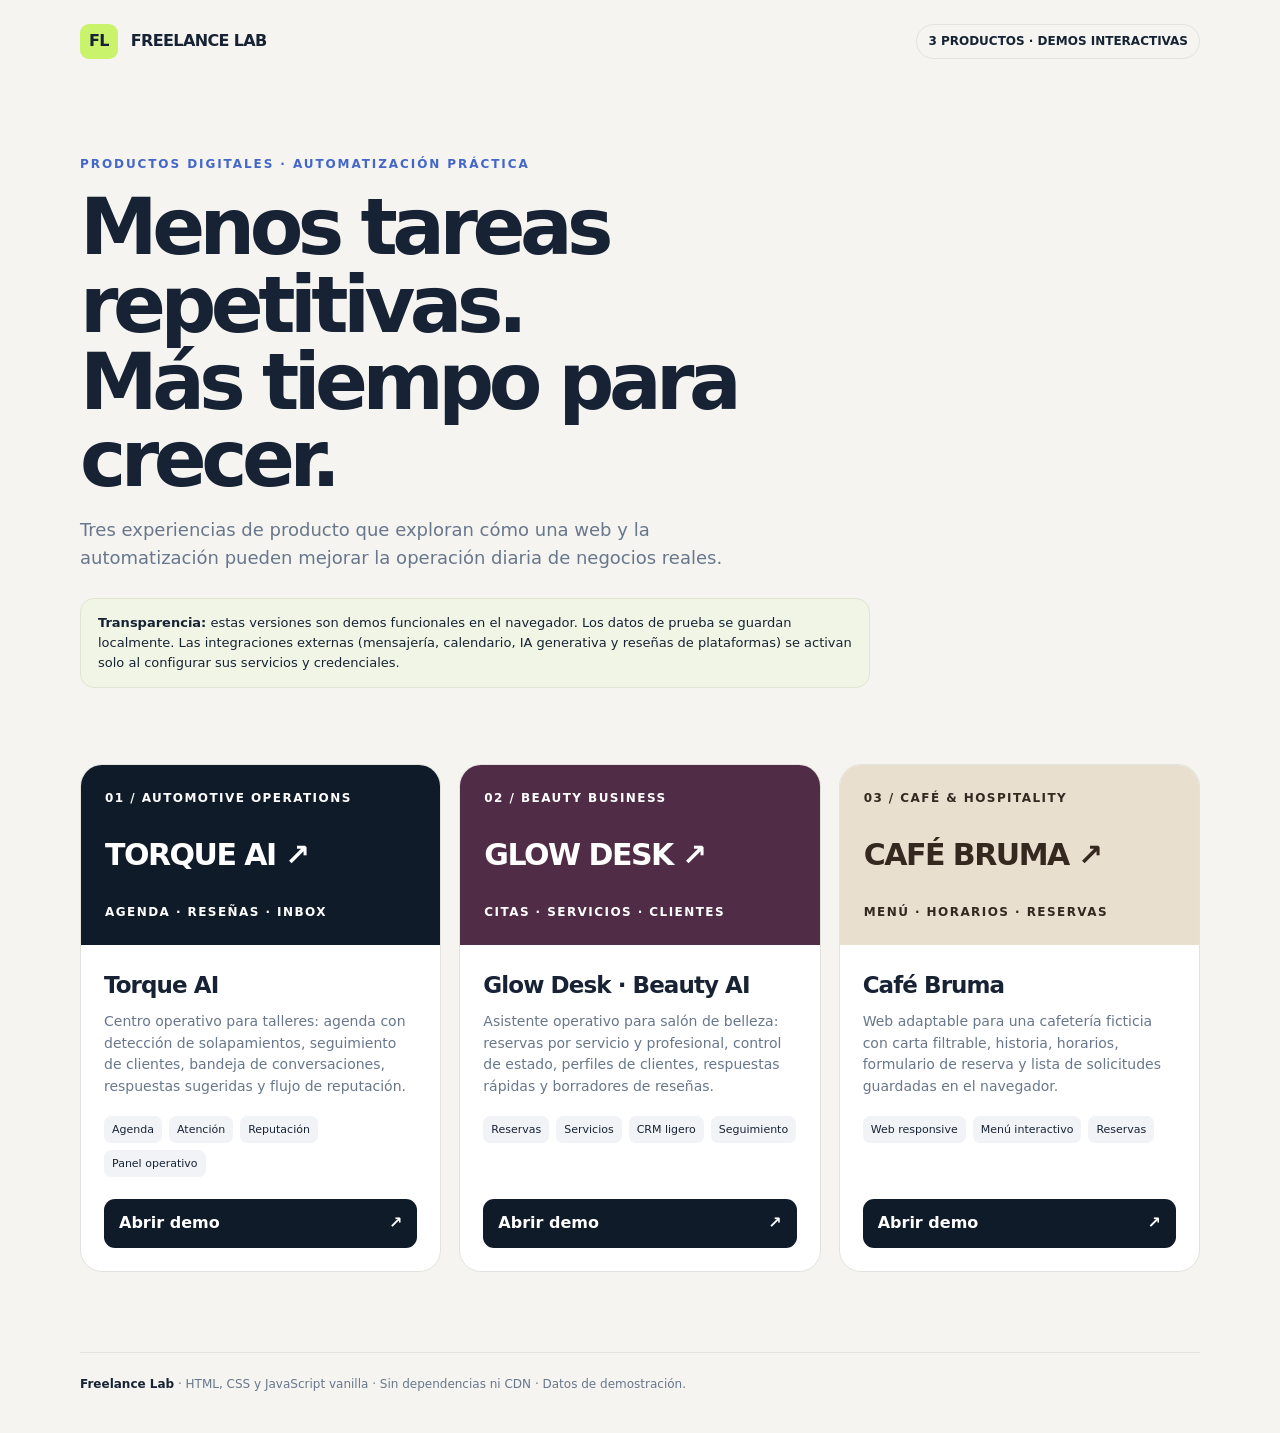
==== commit 9bd5ddae: "Build functional portfolio with three independent demos" ====
--- a/index.html
+++ b/index.html
@@ -1,126 +1,8 @@
 <!doctype html>
-<html lang="es">
-<head>
-<meta charset="utf-8">
-<meta name="viewport" content="width=device-width, initial-scale=1">
-<meta name="theme-color" content="#101b2a">
-<meta name="description" content="Demo interactiva de un agente de IA para citas, reseñas y atención al cliente de un taller automotriz.">
-<title>Torque AI · Asistente del taller</title>
-<style>
-:root{--bg:#f3f5f8;--panel:#fff;--ink:#172334;--muted:#68778b;--line:#e4e9ef;--navy:#101b2a;--navy2:#18283c;--lime:#c9f36a;--blue:#3769e8;--green:#19805b;--amber:#a56808;--red:#b53b45;--radius:18px;--shadow:0 10px 30px #1422380b}
-*{box-sizing:border-box}html{scroll-behavior:smooth}body{margin:0;background:var(--bg);color:var(--ink);font:15px/1.5 Inter,ui-sans-serif,system-ui,-apple-system,BlinkMacSystemFont,"Segoe UI",sans-serif}button,input,select,textarea{font:inherit}button,a{ -webkit-tap-highlight-color:transparent}button{cursor:pointer}.demo-ribbon{background:var(--lime);color:#24321b;text-align:center;padding:7px 12px;font-size:11px;font-weight:850;letter-spacing:.12em}.app{min-height:100vh;display:grid;grid-template-columns:250px minmax(0,1fr)}aside{background:var(--navy);color:#fff;padding:26px 16px;display:flex;flex-direction:column;gap:28px}.brand{display:flex;align-items:center;gap:11px;padding:0 9px}.brand-icon{width:42px;height:42px;display:grid;place-items:center;background:var(--lime);color:var(--navy);font-size:22px;font-weight:950;border-radius:13px}.brand-name{font-size:19px;font-weight:850;letter-spacing:-.04em}.brand-name small{display:block;font-size:10px;letter-spacing:.15em;color:#a8b5c7;font-weight:700}.side-label{color:#8190a3;text-transform:uppercase;font-size:10px;font-weight:800;letter-spacing:.14em;padding:0 12px;margin-bottom:-16px}.nav{display:grid;gap:6px}.nav button{border:0;background:transparent;color:#bdc8d5;text-align:left;padding:12px;border-radius:11px;display:flex;align-items:center;gap:12px;font-weight:650}.nav button .ico{width:21px;text-align:center;font-size:17px}.nav button:hover,.nav button.active{background:#ffffff14;color:white}.nav button.active{box-shadow:inset 3px 0 var(--lime)}.side-bottom{margin-top:auto;border:1px solid #ffffff20;border-radius:14px;padding:15px;color:#c3cedb;font-size:12px}.status-dot{display:inline-block;width:8px;height:8px;border-radius:50%;background:var(--lime);margin-right:6px}.side-bottom strong{color:white;display:block;font-size:13px;margin-bottom:5px}.side-bottom p{margin:6px 0 0}.main{min-width:0}.topbar{height:76px;background:#ffffffdb;border-bottom:1px solid var(--line);display:flex;align-items:center;justify-content:space-between;padding:0 clamp(18px,3vw,42px);gap:12px}.crumb{font-size:13px;color:var(--muted)}.crumb strong{color:var(--ink)}.top-actions{display:flex;align-items:center;gap:12px}.demo-status{display:flex;align-items:center;gap:7px;font-size:12px;font-weight:750;color:var(--green);background:#e8f7f0;padding:8px 11px;border-radius:99px}.avatar{width:37px;height:37px;border-radius:50%;display:grid;place-items:center;background:#e3e9f5;color:#29466d;font-weight:850}.content{padding:clamp(18px,3vw,42px);max-width:1500px;margin:auto}.page-head{display:flex;justify-content:space-between;align-items:flex-start;gap:18px;margin-bottom:27px}.eyebrow{font-size:11px;letter-spacing:.14em;font-weight:850;color:var(--blue);text-transform:uppercase;margin:0 0 7px}.page-head h1{font-size:clamp(26px,3vw,35px);line-height:1.12;letter-spacing:-.045em;margin:0}.subhead{margin:9px 0 0;color:var(--muted);max-width:620px}.btn{border:1px solid var(--line);background:#fff;color:var(--ink);border-radius:11px;padding:10px 14px;font-weight:750;display:inline-flex;align-items:center;justify-content:center;gap:8px}.btn:hover{transform:translateY(-1px);box-shadow:var(--shadow)}.btn-primary{background:var(--navy);color:white;border-color:var(--navy)}.btn-lime{background:var(--lime);border-color:var(--lime);color:#25351a}.btn-sm{padding:7px 10px;font-size:12px}.stats{display:grid;grid-template-columns:repeat(4,minmax(0,1fr));gap:15px;margin-bottom:20px}.stat,.card{background:var(--panel);border:1px solid var(--line);border-radius:var(--radius);box-shadow:var(--shadow)}.stat{padding:18px}.stat-top{display:flex;justify-content:space-between;align-items:center;color:var(--muted);font-size:12px;font-weight:700;gap:8px}.stat-icon{width:34px;height:34px;border-radius:10px;background:#edf2fc;display:grid;place-items:center;font-size:17px}.stat-value{font-size:29px;letter-spacing:-.05em;font-weight:850;margin:14px 0 2px}.stat-note{font-size:11px;color:var(--muted)}.stat-note strong{color:var(--green)}.dashboard-grid{display:grid;grid-template-columns:minmax(0,1.35fr) minmax(300px,.85fr);gap:18px}.card{padding:21px;min-width:0}.card-head{display:flex;align-items:flex-start;justify-content:space-between;gap:12px;margin-bottom:17px}.card-head h2{font-size:17px;letter-spacing:-.025em;margin:0}.card-head p{font-size:12px;color:var(--muted);margin:4px 0 0}.badge{display:inline-flex;align-items:center;gap:5px;padding:5px 8px;border-radius:99px;font-size:11px;font-weight:800;background:#eef2f7;color:#516074;white-space:nowrap}.badge.green{background:#e7f6ef;color:var(--green)}.badge.yellow{background:#fff4dc;color:var(--amber)}.badge.blue{background:#eaf0ff;color:#3159c6}.appointment-list{display:grid;gap:0}.appointment{display:grid;grid-template-columns:62px minmax(0,1fr) auto;align-items:center;gap:12px;padding:14px 0;border-top:1px solid var(--line)}.appointment:first-child{border-top:0}.time{font-size:13px;font-weight:850}.time small{display:block;color:var(--muted);font-weight:550;font-size:11px}.person{display:flex;align-items:center;gap:10px;min-width:0}.person-icon{width:38px;height:38px;border-radius:12px;background:#f0f3f8;display:grid;place-items:center;font-size:18px;flex-shrink:0}.person-info{min-width:0}.person-info strong{display:block;font-size:13px;white-space:nowrap;overflow:hidden;text-overflow:ellipsis}.person-info span{display:block;font-size:11px;color:var(--muted);white-space:nowrap;overflow:hidden;text-overflow:ellipsis}.appt-actions{display:flex;gap:5px}.icon-btn{width:31px;height:31px;border:1px solid var(--line);background:white;border-radius:9px;color:var(--muted)}.icon-btn:hover{color:var(--blue);border-color:#a9bdf9}.agent-card{background:var(--navy);color:#fff;border:0;position:relative;overflow:hidden}.agent-card:after{content:"";position:absolute;right:-48px;top:-65px;width:170px;height:170px;border:1px solid #ffffff18;border-radius:50%;box-shadow:0 0 0 25px #ffffff08,0 0 0 50px #ffffff05}.agent-card .card-head p{color:#aab7c7}.agent-card h2{font-size:19px}.agent-pulse{display:flex;align-items:center;gap:7px;color:var(--lime);font-size:11px;font-weight:850;letter-spacing:.08em;text-transform:uppercase}.agent-summary{color:#c4cfdb;font-size:13px;max-width:370px}.agent-task{display:flex;align-items:flex-start;gap:10px;padding:12px 0;border-top:1px solid #ffffff20;font-size:12px;color:#dce4ec}.task-check{width:22px;height:22px;flex-shrink:0;border-radius:7px;display:grid;place-items:center;background:#ffffff15;color:var(--lime)}.agent-card .btn{margin-top:14px;background:var(--lime);border-color:var(--lime);color:var(--navy);position:relative;z-index:1}.lower-grid{display:grid;grid-template-columns:1fr 1fr;gap:18px;margin-top:18px}.review-row{display:flex;gap:12px;padding:12px 0;border-top:1px solid var(--line)}.review-row:first-child{border-top:0}.review-score{font-weight:850;color:#a76a07;white-space:nowrap}.review-copy{font-size:12px;min-width:0}.review-copy strong{display:block;font-size:13px}.review-copy p{color:var(--muted);margin:4px 0}.review-copy small{color:var(--muted)}.chat-preview{display:grid;gap:10px}.chat-line{display:flex;gap:9px;align-items:flex-start}.chat-avatar{width:31px;height:31px;border-radius:10px;display:grid;place-items:center;background:#eaf0ff;flex-shrink:0}.chat-bubble{border-radius:0 12px 12px 12px;background:#f2f5f9;padding:10px 12px;font-size:12px;flex:1}.chat-bubble strong{display:block;margin-bottom:3px}.chat-bubble p{margin:0;color:#58677a}.chat-line.agent .chat-avatar{background:#e8f7ef}.chat-line.agent .chat-bubble{background:#eef8f2}.page-view{display:none}.page-view.active{display:block}.filter-row{display:flex;gap:8px;flex-wrap:wrap;margin-bottom:16px}.filter-row input,.filter-row select,.field input,.field select,.field textarea,.chat-compose input{width:100%;border:1px solid #dce3eb;border-radius:10px;background:#fff;padding:11px 12px;color:var(--ink);outline:none}.filter-row input:focus,.field input:focus,.field select:focus,.field textarea:focus{border-color:#7d9cf5;box-shadow:0 0 0 3px #3769e815}.filter-row .search{max-width:280px}.table-wrap{overflow:auto}.data-table{width:100%;border-collapse:collapse;min-width:600px}.data-table th{text-align:left;font-size:10px;letter-spacing:.1em;text-transform:uppercase;color:var(--muted);padding:11px 10px;border-bottom:1px solid var(--line)}.data-table td{padding:14px 10px;border-bottom:1px solid var(--line);font-size:12px}.data-table tr:last-child td{border-bottom:0}.data-table td strong{display:block;font-size:13px}.data-table td small{color:var(--muted)}.empty{padding:28px;text-align:center;color:var(--muted)}.review-cards{display:grid;grid-template-columns:repeat(2,minmax(0,1fr));gap:14px}.review-card{border:1px solid var(--line);border-radius:14px;padding:16px}.review-card-head{display:flex;justify-content:space-between;gap:10px}.stars{color:#d28a16;letter-spacing:.1em}.review-card p{font-size:13px;color:#526175}.review-card .reply{background:#f1f7f3;padding:12px;border-radius:10px;font-size:12px;color:#315b43}.review-card .reply strong{display:block;margin-bottom:4px}.inbox-layout{display:grid;grid-template-columns:minmax(220px,.75fr) minmax(0,1.25fr);gap:16px;min-height:460px}.thread-list{border:1px solid var(--line);border-radius:14px;overflow:hidden}.thread{width:100%;border:0;border-bottom:1px solid var(--line);background:#fff;text-align:left;padding:15px;display:flex;gap:10px}.thread:last-child{border-bottom:0}.thread.active{background:#edf3ff}.thread strong{display:block;font-size:13px}.thread small{color:var(--muted);display:block;margin-top:4px}.thread-detail{border:1px solid var(--line);border-radius:14px;display:flex;flex-direction:column;min-width:0}.thread-title{padding:15px;border-bottom:1px solid var(--line)}.messages{padding:16px;display:flex;flex-direction:column;gap:12px;flex:1}.message{max-width:85%;padding:11px 13px;border-radius:13px;background:#f0f3f7;font-size:13px}.message.mine{align-self:flex-end;background:#eaf0ff}.message small{display:block;color:var(--muted);font-size:10px;margin-top:5px}.chat-compose{padding:12px;border-top:1px solid var(--line);display:flex;gap:8px}.chat-compose input{min-width:0}.form-grid{display:grid;grid-template-columns:1fr 1fr;gap:14px}.field{display:grid;gap:6px}.field label{font-size:12px;font-weight:800}.field small{color:var(--muted);font-size:11px}.field.full{grid-column:1/-1}.modal-backdrop{position:fixed;inset:0;background:#101b2a99;display:none;align-items:center;justify-content:center;padding:16px;z-index:20}.modal-backdrop.open{display:flex}.modal{background:white;width:min(560px,100%);max-height:90vh;overflow:auto;border-radius:20px;padding:24px;box-shadow:0 25px 80px #0003}.modal-head{display:flex;justify-content:space-between;gap:10px;align-items:flex-start;margin-bottom:20px}.modal-head h2{margin:0;font-size:23px;letter-spacing:-.04em}.modal-head p{margin:5px 0 0;color:var(--muted);font-size:12px}.close-btn{border:0;background:#f0f3f7;border-radius:9px;width:34px;height:34px;font-size:20px}.modal-actions{display:flex;justify-content:flex-end;gap:8px;margin-top:20px}.toast{position:fixed;bottom:20px;right:20px;z-index:30;background:var(--navy);color:white;padding:13px 17px;border-radius:12px;box-shadow:0 12px 30px #0002;max-width:min(380px,calc(100vw - 40px));font-size:13px;display:none}.toast.show{display:block;animation:pop .2s ease}@keyframes pop{from{transform:translateY(8px);opacity:0}to{transform:translateY(0);opacity:1}}.footnote{font-size:11px;color:var(--muted);margin-top:20px}.mobile-menu{display:none}
-@media(max-width:1050px){.app{grid-template-columns:210px minmax(0,1fr)}.stats{grid-template-columns:repeat(2,minmax(0,1fr))}.dashboard-grid{grid-template-columns:1fr}.lower-grid{grid-template-columns:1fr 1fr}}
-@media(max-width:760px){.app{display:block}aside{padding:13px 15px;display:flex;flex-direction:row;align-items:center;justify-content:space-between;gap:10px}.brand{padding:0}.brand-icon{width:36px;height:36px}.brand-name{font-size:16px}.nav{display:flex;gap:3px;overflow:auto;max-width:62vw}.nav button{padding:9px 10px;white-space:nowrap;font-size:12px}.nav button .ico{width:auto}.nav button span.label{display:none}.side-label,.side-bottom{display:none}.topbar{height:58px;padding:0 17px}.content{padding:22px 15px}.page-head{align-items:flex-start}.page-head .btn{font-size:12px;padding:9px}.page-head h1{font-size:27px}.subhead{font-size:13px}.stats{gap:10px}.stat{padding:14px}.stat-value{font-size:25px}.stat-top{font-size:11px}.stat-icon{width:29px;height:29px}.card{padding:16px}.lower-grid{grid-template-columns:1fr}.appointment{grid-template-columns:52px minmax(0,1fr) auto;gap:7px}.appt-actions .icon-btn:last-child{display:none}.review-cards{grid-template-columns:1fr}.inbox-layout{grid-template-columns:1fr}.thread-list{display:flex;overflow:auto}.thread{min-width:170px;border-right:1px solid var(--line);border-bottom:0}.thread-detail{min-height:320px}.form-grid{grid-template-columns:1fr}.field.full{grid-column:auto}.top-actions .demo-status{font-size:0;padding:9px}.top-actions .demo-status .status-dot{margin:0}.top-actions .avatar{width:33px;height:33px}}
-@media(max-width:420px){.nav button{padding:8px}.nav button .ico{font-size:15px}.brand-name small{font-size:8px}.stats{grid-template-columns:1fr 1fr}.stat-value{font-size:23px}.page-head{display:block}.page-head>.btn{margin-top:14px}.hero-actions{display:flex}.appointment{grid-template-columns:47px minmax(0,1fr)}.appointment>.badge,.appointment>.appt-actions{grid-column:2}.appointment>.badge{justify-self:start}.appointment>.appt-actions{justify-self:start}.time{font-size:12px}}
-@media(prefers-reduced-motion:reduce){*,*:before,*:after{scroll-behavior:auto!important;animation:none!important;transition:none!important}}
-</style>
-</head>
-<body>
-<div class="demo-ribbon">DEMO INTERACTIVA · DATOS FICTICIOS · NO CONECTADA A SERVICIOS REALES</div>
-<div class="app">
-<aside>
-  <a class="brand" href="#inicio" aria-label="Torque AI inicio"><span class="brand-icon">T.</span><span class="brand-name">TORQUE AI<small>ASISTENTE DE TALLER</small></span></a>
-  <div class="side-label">ESPACIO DE TRABAJO</div>
-  <nav class="nav" aria-label="Menú principal">
-    <button class="active" data-view="dashboard"><span class="ico">▦</span><span class="label">Resumen</span></button>
-    <button data-view="appointments"><span class="ico">▣</span><span class="label">Citas</span></button>
-    <button data-view="reviews"><span class="ico">☆</span><span class="label">Reseñas</span></button>
-    <button data-view="inbox"><span class="ico">◌</span><span class="label">Atención al cliente</span></button>
-  </nav>
-  <div class="side-bottom"><span class="status-dot"></span> AGENTE EN MODO DEMO<strong>Torque Assistant</strong><p>Organiza solicitudes, prepara respuestas y ayuda a dar seguimiento a cada cliente.</p></div>
-</aside>
-<div class="main">
-<header class="topbar"><div class="crumb">Taller / <strong id="crumb-label">Resumen</strong></div><div class="top-actions"><span class="demo-status"><span class="status-dot"></span> Simulación activa</span><div class="avatar" title="Taller de ejemplo">TA</div></div></header>
-<main class="content">
-<section class="page-view active" id="view-dashboard">
-<div class="page-head"><div><p class="eyebrow">LUNES · CENTRO DE OPERACIONES</p><h1>Buenos días, equipo 👋</h1><p class="subhead">Tu agente reúne las citas, los comentarios y las conversaciones en un solo lugar.</p></div><button class="btn btn-primary" data-open-modal>＋ Agendar cita</button></div>
-<div class="stats">
-<div class="stat"><div class="stat-top">Citas para hoy <span class="stat-icon">▣</span></div><div class="stat-value" id="stat-today">8</div><div class="stat-note"><strong>+2</strong> solicitudes por confirmar</div></div>
-<div class="stat"><div class="stat-top">Pendientes de respuesta <span class="stat-icon">◌</span></div><div class="stat-value" id="stat-pending">3</div><div class="stat-note">Mensajes que requieren atención</div></div>
-<div class="stat"><div class="stat-top">Valoración media <span class="stat-icon">☆</span></div><div class="stat-value">4.8<span style="font-size:15px;color:#d28a16"> ★</span></div><div class="stat-note">Reseñas de ejemplo</div></div>
-<div class="stat"><div class="stat-top">Seguimientos sugeridos <span class="stat-icon">↗</span></div><div class="stat-value" id="stat-followups">5</div><div class="stat-note">Para solicitar opinión tras el servicio</div></div>
-</div>
-<div class="dashboard-grid">
-<div class="card"><div class="card-head"><div><h2>Próximas citas</h2><p>Agenda de demostración · ordenada por hora</p></div><button class="btn btn-sm" data-goto="appointments">Ver agenda ↗</button></div><div class="appointment-list" id="dashboard-appointments"></div></div>
-<div class="card agent-card"><div class="card-head"><div><div class="agent-pulse"><span class="status-dot"></span> TORQUE ASSISTANT</div><h2 style="margin-top:12px">Tu copiloto operativo</h2><p>Actividad automatizada (simulada)</p></div><span style="font-size:27px;position:relative;z-index:1">✳</span></div><p class="agent-summary">El agente puede clasificar solicitudes, proponer horarios disponibles, redactar respuestas y preparar mensajes de seguimiento. En esta demo, las acciones se ejecutan solo dentro de esta página.</p><div class="agent-task"><span class="task-check">✓</span><span><strong>Agenda:</strong> detectar solapamientos y ordenar solicitudes.</span></div><div class="agent-task"><span class="task-check">✓</span><span><strong>Reputación:</strong> preparar solicitudes de reseña después de una visita.</span></div><div class="agent-task"><span class="task-check">✓</span><span><strong>Atención:</strong> sugerir respuestas a preguntas frecuentes.</span></div><button class="btn" id="run-agent">▶ Ejecutar revisión de ejemplo</button></div>
-</div>
-<div class="lower-grid">
-<div class="card"><div class="card-head"><div><h2>Últimas reseñas</h2><p>Comentarios ficticios de clientes</p></div><button class="btn btn-sm" data-goto="reviews">Gestionar ↗</button></div><div id="dashboard-reviews"></div></div>
-<div class="card"><div class="card-head"><div><h2>Atención al cliente</h2><p>Conversaciones recientes</p></div><button class="btn btn-sm" data-goto="inbox">Abrir bandeja ↗</button></div><div class="chat-preview" id="dashboard-chats"></div></div>
-</div>
-<p class="footnote">Este panel es un prototipo visual. No envía SMS, correos, mensajes de WhatsApp, solicitudes reales de reseñas ni modifica un calendario externo.</p>
-</section>
-<section class="page-view" id="view-appointments">
-<div class="page-head"><div><p class="eyebrow">PLANIFICACIÓN</p><h1>Agenda de citas</h1><p class="subhead">Registra solicitudes, consulta el estado y evita solapamientos en el horario de ejemplo.</p></div><button class="btn btn-primary" data-open-modal>＋ Agendar cita</button></div>
-<div class="card"><div class="filter-row"><input class="search" id="appointment-search" placeholder="Buscar cliente, vehículo o servicio…" aria-label="Buscar citas"><select id="appointment-filter" aria-label="Filtrar por estado"><option value="all">Todos los estados</option><option value="Confirmada">Confirmada</option><option value="Pendiente">Pendiente</option><option value="En taller">En taller</option></select></div><div class="table-wrap"><table class="data-table"><thead><tr><th>Hora / fecha</th><th>Cliente</th><th>Vehículo / servicio</th><th>Estado</th><th>Acciones</th></tr></thead><tbody id="appointment-table"></tbody></table></div></div>
-<p class="footnote">Las citas nuevas se guardan solo en el almacenamiento local de este navegador. No se sincronizan con Google Calendar ni con un software de taller.</p>
-</section>
-<section class="page-view" id="view-reviews">
-<div class="page-head"><div><p class="eyebrow">REPUTACIÓN Y CONFIANZA</p><h1>Reseñas y seguimiento</h1><p class="subhead">Prepara solicitudes de opinión y respuestas profesionales sin presionar al cliente.</p></div><button class="btn btn-primary" id="review-followup">✉ Preparar seguimiento</button></div>
-<div class="stats"><div class="stat"><div class="stat-top">Valoración media <span class="stat-icon">☆</span></div><div class="stat-value">4.8 ★</div><div class="stat-note">Dato ilustrativo</div></div><div class="stat"><div class="stat-top">Reseñas en el panel <span class="stat-icon">☷</span></div><div class="stat-value" id="review-count">4</div><div class="stat-note">Opiniones de ejemplo</div></div><div class="stat"><div class="stat-top">Seguimientos sugeridos <span class="stat-icon">↗</span></div><div class="stat-value">5</div><div class="stat-note">Clientes simulados</div></div><div class="stat"><div class="stat-top">Respuesta sugerida <span class="stat-icon">✎</span></div><div class="stat-value">1 clic</div><div class="stat-note">Editable antes de enviar</div></div></div>
-<div class="card"><div class="card-head"><div><h2>Comentarios recientes</h2><p>Las respuestas se generan como borradores de demostración.</p></div><span class="badge green">● Seguimiento respetuoso</span></div><div class="review-cards" id="review-cards"></div></div>
-<p class="footnote">En una implementación real, las reseñas se leerían mediante integraciones autorizadas. No se publican opiniones ni se envían solicitudes desde esta demo.</p>
-</section>
-<section class="page-view" id="view-inbox">
-<div class="page-head"><div><p class="eyebrow">CENTRO DE CONVERSACIONES</p><h1>Atención al cliente</h1><p class="subhead">Consulta preguntas frecuentes y prueba respuestas sugeridas por el agente.</p></div><span class="badge blue">Agente asistente · demo</span></div>
-<div class="card"><div class="inbox-layout"><div class="thread-list" id="thread-list"></div><div class="thread-detail"><div class="thread-title" id="thread-title"><strong>Selecciona una conversación</strong></div><div class="messages" id="messages"></div><form class="chat-compose" id="chat-form"><input id="chat-input" placeholder="Escribe una respuesta de prueba…" aria-label="Mensaje de respuesta" required><button class="btn btn-primary" type="submit">Enviar</button></form></div></div></div>
-<div class="card" style="margin-top:16px"><div class="card-head"><div><h2>Respuestas rápidas</h2><p>Selecciona un tema para preparar una respuesta editable.</p></div></div><div class="filter-row"><button class="btn quick-reply" data-topic="price">💵 Precio y presupuesto</button><button class="btn quick-reply" data-topic="hours">◷ Horarios</button><button class="btn quick-reply" data-topic="status">🔧 Estado del vehículo</button><button class="btn quick-reply" data-topic="warranty">✓ Garantía del trabajo</button></div></div>
-<p class="footnote">La respuesta automática real requiere reglas de negocio, canales conectados, consentimiento y supervisión humana. Esta demo no se conecta a WhatsApp ni a correo.</p>
-</section>
-</main>
-</div>
-</div>
-<div class="modal-backdrop" id="appointment-modal" role="dialog" aria-modal="true" aria-labelledby="modal-title"><div class="modal"><div class="modal-head"><div><h2 id="modal-title">Agendar una cita</h2><p>Registra una cita ficticia para probar el flujo.</p></div><button class="close-btn" id="modal-close" aria-label="Cerrar">×</button></div>
-<form id="appointment-form"><div class="form-grid"><div class="field"><label for="customer-name">Nombre del cliente *</label><input id="customer-name" name="customer" required placeholder="Ej. Alex Rivera"></div><div class="field"><label for="customer-phone">Teléfono (opcional)</label><input id="customer-phone" name="phone" type="tel" placeholder="+1 555 0100"></div><div class="field"><label for="car">Vehículo *</label><input id="car" name="car" required placeholder="Ej. Toyota Corolla 2018"></div><div class="field"><label for="service">Servicio *</label><select id="service" name="service" required><option value="">Seleccionar…</option><option>Cambio de aceite</option><option>Diagnóstico del motor</option><option>Frenos</option><option>Neumáticos</option><option>Mantenimiento general</option><option>Otro servicio</option></select></div><div class="field"><label for="appointment-date">Fecha *</label><input id="appointment-date" name="date" type="date" required></div><div class="field"><label for="appointment-time">Hora *</label><select id="appointment-time" name="time" required><option value="">Seleccionar…</option><option>08:00</option><option>09:00</option><option>10:00</option><option>11:00</option><option>12:00</option><option>13:00</option><option>14:00</option><option>15:00</option><option>16:00</option></select></div><div class="field full"><label for="notes">Notas para el mecánico</label><textarea id="notes" name="notes" rows="2" placeholder="Síntomas, solicitudes o detalles (opcional)"></textarea><small>La demo comprueba conflictos de fecha y hora entre las citas que registres.</small></div></div><div class="modal-actions"><button type="button" class="btn" id="modal-cancel">Cancelar</button><button class="btn btn-primary" type="submit">Guardar cita de prueba</button></div></form></div></div>
-<div class="toast" id="toast" role="status" aria-live="polite"></div>
-<script>
-(function(){
-"use strict";
-const $=s=>document.querySelector(s), $$=s=>Array.from(document.querySelectorAll(s));
-const today=new Date(); const isoToday=()=>{const d=new Date();return d.getFullYear()+"-"+String(d.getMonth()+1).padStart(2,"0")+"-"+String(d.getDate()).padStart(2,"0")};
-const dayOffset=n=>{const d=new Date();d.setDate(d.getDate()+n);return d.getFullYear()+"-"+String(d.getMonth()+1).padStart(2,"0")+"-"+String(d.getDate()).padStart(2,"0")};
-const dateLabel=s=>{const d=new Date(s+"T12:00:00");return d.toLocaleDateString("es",{day:"2-digit",month:"short"})};
-const seedAppointments=[
-{id:1,date:dayOffset(0),time:"08:00",customer:"María Torres",phone:"",car:"Honda Civic 2020",service:"Cambio de aceite",status:"Confirmada",notes:""},
-{id:2,date:dayOffset(0),time:"09:00",customer:"Carlos Méndez",phone:"",car:"Toyota Corolla 2018",service:"Diagnóstico del motor",status:"Pendiente",notes:"Luz de check engine"},
-{id:3,date:dayOffset(0),time:"10:00",customer:"Sofía Herrera",phone:"",car:"Hyundai Tucson 2022",service:"Frenos",status:"Confirmada",notes:""},
-{id:4,date:dayOffset(1),time:"08:00",customer:"Luis Gómez",phone:"",car:"Ford Focus 2017",service:"Neumáticos",status:"En taller",notes:""},
-{id:5,date:dayOffset(1),time:"11:00",customer:"Elena Ruiz",phone:"",car:"Nissan Sentra 2021",service:"Mantenimiento general",status:"Confirmada",notes:""},
-{id:6,date:dayOffset(2),time:"13:00",customer:"David Pérez",phone:"",car:"Kia Sportage 2019",service:"Diagnóstico del motor",status:"Pendiente",notes:""}];
-const seedReviews=[
-{id:1,name:"Ana M.",stars:5,date:"Hoy",text:"Me explicaron el problema con claridad y el coche estuvo listo cuando dijeron.",reply:"¡Muchas gracias por confiar en nuestro taller, Ana! Nos alegra saber que la explicación y el servicio cumplieron tus expectativas. Aquí estaremos para ayudarte cuando lo necesites.",status:"Pendiente de respuesta"},
-{id:2,name:"Javier R.",stars:5,date:"Ayer",text:"Buen trato, precio explicado antes de empezar y atención rápida.",reply:"Gracias, Javier. Creemos que la transparencia es parte esencial de un buen servicio. ¡Te esperamos cuando lo necesites!",status:"Respondida"},
-{id:3,name:"Camila P.",stars:4,date:"Hace 3 días",text:"Todo bien con el mantenimiento. Me habría gustado recibir una actualización durante la mañana.",reply:"Gracias por comentarlo, Camila. Valoramos tu sugerencia y trabajaremos para mantenerte mejor informada durante el servicio.",status:"Pendiente de respuesta"},
-{id:4,name:"Marco L.",stars:5,date:"Hace 5 días",text:"Diagnóstico claro y sin trabajos extra inesperados. Lo recomiendo.",reply:"Muchas gracias, Marco. Nos alegra que la claridad del diagnóstico te haya dado confianza.",status:"Respondida"}];
-const seedThreads=[
-{id:1,name:"Andrea López",topic:"Consulta de precio",unread:true,messages:[{from:"client",text:"Hola, ¿cuánto cuesta un diagnóstico del motor?",time:"10:02"},{from:"agent",text:"¡Hola, Andrea! El precio depende del tipo de diagnóstico y del vehículo. Podemos revisar tu caso y confirmar el presupuesto antes de empezar. ¿Qué marca, modelo y año es tu coche?",time:"10:03"}]},
-{id:2,name:"Pedro Santos",topic:"Estado del vehículo",unread:true,messages:[{from:"client",text:"Quería saber si mi coche estará listo hoy.",time:"09:41"},{from:"agent",text:"Con gusto te ayudamos. Para darte una actualización fiable, necesito confirmar tu nombre y el vehículo con el equipo del taller.",time:"09:42"}]},
-{id:3,name:"Valeria Cruz",topic:"Horario de atención",unread:false,messages:[{from:"client",text:"¿Trabajan los sábados?",time:"Ayer"},{from:"agent",text:"Nuestro horario de ejemplo es de lunes a viernes, de 8:00 a 18:00, y sábados y domingos de 9:00 a 16:00. Confirma siempre el horario real del taller.",time:"Ayer"}]}
-];
-function load(key,fallback){try{const v=localStorage.getItem("torque-demo-"+key);return v?JSON.parse(v):fallback}catch(e){return fallback}}
-function save(key,val){try{localStorage.setItem("torque-demo-"+key,JSON.stringify(val))}catch(e){}}
-let appointments=load("appointments",seedAppointments), reviews=load("reviews",seedReviews), threads=load("threads",seedThreads), activeThread=threads[0]?.id||null;
-function toast(message){const el=$("#toast");el.textContent=message;el.classList.add("show");clearTimeout(toast.timer);toast.timer=setTimeout(()=>el.classList.remove("show"),3500)}
-function esc(v){return String(v??"").replace(/[&<>"']/g,c=>({"&":"&amp;","<":"&lt;",">":"&gt;",'"':"&quot;","'":"&#39;"}[c]))}
-function go(view){$$(".page-view").forEach(e=>e.classList.toggle("active",e.id==="view-"+view));$$(".nav button").forEach(e=>e.classList.toggle("active",e.dataset.view===view));const labels={dashboard:"Resumen",appointments:"Citas",reviews:"Reseñas",inbox:"Atención al cliente"};$("#crumb-label").textContent=labels[view]||"Resumen";if(view==="appointments")renderAppointments();if(view==="reviews")renderReviews();if(view==="inbox")renderInbox();window.scrollTo({top:0,behavior:"smooth"})}
-$$("[data-view]").forEach(b=>b.addEventListener("click",()=>go(b.dataset.view)));$$("[data-goto]").forEach(b=>b.addEventListener("click",()=>go(b.dataset.goto)));
-function statusBadge(s){const cl=s==="Confirmada"||s==="Respondida"?"green":s==="Pendiente"||s==="Pendiente de respuesta"?"yellow":"blue";return '<span class="badge '+cl+'">'+esc(s)+'</span>'}
-function renderAppointmentLine(a){return '<div class="appointment"><div class="time">'+esc(a.time)+'<small>'+esc(dateLabel(a.date))+'</small></div><div class="person"><span class="person-icon">🚘</span><div class="person-info"><strong>'+esc(a.customer)+'</strong><span>'+esc(a.service)+' · '+esc(a.car)+'</span></div></div>'+statusBadge(a.status)+'</div>'}
-function renderDashboard(){const todayList=appointments.filter(a=>a.date===isoToday()).sort((a,b)=>a.time.localeCompare(b.time));$("#dashboard-appointments").innerHTML=(todayList.length?todayList.slice(0,4).map(renderAppointmentLine).join(""):'<div class="empty">No hay citas para hoy. Puedes registrar una con “Agendar cita”.</div>');$("#stat-today").textContent=todayList.length;$("#stat-pending").textContent=threads.filter(t=>t.unread).length;$("#dashboard-reviews").innerHTML=reviews.slice(0,3).map(r=>'<div class="review-row"><div class="review-score">★ '+r.stars+'.0</div><div class="review-copy"><strong>'+esc(r.name)+' '+statusBadge(r.status)+'</strong><p>'+esc(r.text)+'</p><small>'+esc(r.date)+'</small></div></div>').join("");$("#dashboard-chats").innerHTML=threads.slice(0,2).map(t=>'<div class="chat-line"><span class="chat-avatar">'+(t.unread?'●':'◌')+'</span><div class="chat-bubble"><strong>'+esc(t.name)+' · '+esc(t.topic)+'</strong><p>'+esc(t.messages[t.messages.length-1]?.text||"")+'</p></div></div>').join("");$("#stat-followups").textContent=5}
-function renderAppointments(){const q=($("#appointment-search")?.value||"").toLowerCase(),filter=$("#appointment-filter")?.value||"all";const list=appointments.filter(a=>(filter==="all"||a.status===filter)&&[a.customer,a.car,a.service,a.date].join(" ").toLowerCase().includes(q)).sort((a,b)=>(a.date+a.time).localeCompare(b.date+b.time));$("#appointment-table").innerHTML=list.length?list.map(a=>'<tr><td><strong>'+esc(dateLabel(a.date))+' · '+esc(a.time)+'</strong><small>'+esc(a.date)+'</small></td><td><strong>'+esc(a.customer)+'</strong><small>'+esc(a.phone||"Sin teléfono")+'</small></td><td><strong>'+esc(a.car)+'</strong><small>'+esc(a.service)+'</small></td><td>'+statusBadge(a.status)+'</td><td><button class="btn btn-sm" data-cycle="'+a.id+'">Cambiar estado</button></td></tr>').join(""):'<tr><td colspan="5" class="empty">No hay citas que coincidan con la búsqueda.</td></tr>';$$("[data-cycle]").forEach(b=>b.addEventListener("click",()=>{const a=appointments.find(x=>x.id===Number(b.dataset.cycle));if(!a)return;const order=["Pendiente","Confirmada","En taller","Completada"];a.status=order[(order.indexOf(a.status)+1)%order.length];save("appointments",appointments);renderAppointments();renderDashboard();toast("Estado actualizado en la demo: "+a.status)}))}
-$("#appointment-search").addEventListener("input",renderAppointments);$("#appointment-filter").addEventListener("change",renderAppointments);
-const modal=$("#appointment-modal");function openModal(){modal.classList.add("open");$("#appointment-date").min=isoToday();$("#appointment-date").value=isoToday();$("#customer-name").focus()}function closeModal(){modal.classList.remove("open")}$$("[data-open-modal]").forEach(b=>b.addEventListener("click",openModal));$("#modal-close").addEventListener("click",closeModal);$("#modal-cancel").addEventListener("click",closeModal);modal.addEventListener("click",e=>{if(e.target===modal)closeModal()});document.addEventListener("keydown",e=>{if(e.key==="Escape")closeModal()});
-$("#appointment-form").addEventListener("submit",e=>{e.preventDefault();const fd=new FormData(e.currentTarget),date=fd.get("date"),time=fd.get("time");if(appointments.some(a=>a.date===date&&a.time===time&&a.status!=="Cancelada")){toast("Ese horario ya tiene una cita. Prueba otra hora para evitar solapamientos.");return}const a={id:Date.now(),date,time,customer:fd.get("customer").trim(),phone:fd.get("phone").trim(),car:fd.get("car").trim(),service:fd.get("service"),status:"Pendiente",notes:fd.get("notes").trim()};appointments.push(a);save("appointments",appointments);e.currentTarget.reset();closeModal();renderAppointments();renderDashboard();go("appointments");toast("Cita de prueba registrada. Recuerda: no se ha enviado ninguna confirmación.")});
-function renderReviews(){$("#review-count").textContent=reviews.length;$("#review-cards").innerHTML=reviews.map(r=>'<article class="review-card"><div class="review-card-head"><div><strong>'+esc(r.name)+'</strong><div class="stars">'+'★'.repeat(r.stars)+'☆'.repeat(5-r.stars)+'</div></div>'+statusBadge(r.status)+'</div><p>“'+esc(r.text)+'”</p><div class="reply"><strong>✳ Borrador sugerido por Torque</strong>'+esc(r.reply)+'</div><div style="display:flex;gap:8px;flex-wrap:wrap;margin-top:12px"><button class="btn btn-sm" data-copy-reply="'+r.id+'">Copiar respuesta</button><button class="btn btn-sm" data-mark-review="'+r.id+'">'+(r.status==="Respondida"?"Marcar pendiente":"Marcar respondida")+'</button></div></article>').join("");$$("[data-copy-reply]").forEach(b=>b.addEventListener("click",()=>{const r=reviews.find(x=>x.id===Number(b.dataset.copyReply));if(r){const ta=document.createElement("textarea");ta.value=r.reply;document.body.appendChild(ta);ta.select();try{document.execCommand("copy");toast("Borrador copiado. En la demo no se publica automáticamente.")}catch(e){toast(r.reply)}ta.remove()}}));$$("[data-mark-review]").forEach(b=>b.addEventListener("click",()=>{const r=reviews.find(x=>x.id===Number(b.dataset.markReview));r.status=r.status==="Respondida"?"Pendiente de respuesta":"Respondida";save("reviews",reviews);renderReviews();renderDashboard();toast("Estado actualizado localmente.")}))}
-$("#review-followup").addEventListener("click",()=>{const draft="Hola, gracias por confiar en nuestro taller. Esperamos que tu vehículo esté funcionando bien. Si tienes un momento, nos ayudaría mucho conocer tu opinión sincera sobre la experiencia. ¡Gracias!";showDraft("Borrador de seguimiento",draft)});
-function showDraft(title,text){const overlay=modal;overlay.classList.add("open");const form=$("#appointment-form");form.style.display="none";const old=$("#draft-panel");if(old)old.remove();const panel=document.createElement("div");panel.id="draft-panel";panel.innerHTML='<div class="field"><label for="draft-text">Mensaje editable</label><textarea id="draft-text" rows="6">'+esc(text)+'</textarea><small>Texto de ejemplo. No se enviará a ningún cliente.</small></div><div class="modal-actions"><button type="button" class="btn" id="draft-cancel">Cerrar</button><button type="button" class="btn btn-primary" id="draft-copy">Copiar texto</button></div>';$(".modal").appendChild(panel);$("#modal-title").textContent=title;$(".modal-head p").textContent="Revisa y edita el texto antes de copiarlo.";$("#draft-cancel").onclick=()=>{panel.remove();form.style.display="";$("#modal-title").textContent="Agendar una cita";$(".modal-head p").textContent="Registra una cita ficticia para probar el flujo.";closeModal()};$("#draft-copy").onclick=()=>{const t=$("#draft-text");t.select();try{document.execCommand("copy");toast("Texto copiado. No se ha enviado.");}catch(e){toast("Selecciona y copia el texto manualmente.")}};$("#modal-close").onclick=()=>{panel.remove();form.style.display="";$("#modal-title").textContent="Agendar una cita";$(".modal-head p").textContent="Registra una cita ficticia para probar el flujo.";closeModal()}}
-function renderInbox(){const list=$("#thread-list");list.innerHTML=threads.map(t=>'<button class="thread '+(t.id===activeThread?"active":"")+'" data-thread="'+t.id+'"><span class="chat-avatar">'+(t.unread?"●":"◌")+'</span><span><strong>'+esc(t.name)+'</strong><small>'+esc(t.topic)+'</small><small>'+esc((t.messages[t.messages.length-1]?.text||"").slice(0,45))+'</small></span></button>').join("");$$("[data-thread]").forEach(b=>b.addEventListener("click",()=>{activeThread=Number(b.dataset.thread);const t=threads.find(x=>x.id===activeThread);t.unread=false;save("threads",threads);renderInbox();renderDashboard()}));const t=threads.find(x=>x.id===activeThread);if(!t){$("#thread-title").innerHTML="<strong>Selecciona una conversación</strong>";$("#messages").innerHTML="";return}$("#thread-title").innerHTML="<strong>"+esc(t.name)+"</strong><div style='font-size:12px;color:var(--muted)'>"+esc(t.topic)+" · conversación de ejemplo</div>";$("#messages").innerHTML=t.messages.map(m=>'<div class="message '+(m.from==="agent"?"mine":"")+'">'+esc(m.text)+'<small>'+(m.from==="agent"?"Torque Assistant":"Cliente")+' · '+esc(m.time)+'</small></div>').join("");$("#messages").scrollTop=$("#messages").scrollHeight}
-$("#chat-form").addEventListener("submit",e=>{e.preventDefault();const t=threads.find(x=>x.id===activeThread),input=$("#chat-input"),msg=input.value.trim();if(!t||!msg)return;t.messages.push({from:"agent",text:msg,time:new Date().toLocaleTimeString("es",{hour:"2-digit",minute:"2-digit"})});save("threads",threads);input.value="";renderInbox();renderDashboard();toast("Respuesta añadida a la conversación de prueba; no se envió externamente.")});
-const quickReplies={price:"Gracias por escribirnos. El precio depende del vehículo y del trabajo necesario. Podemos revisar los detalles y darte un presupuesto antes de comenzar. ¿Nos compartes la marca, el modelo y el año?",hours:"Nuestro horario de ejemplo es de lunes a viernes, de 8:00 a 18:00, y fines de semana de 9:00 a 16:00. Confirma el horario real antes de visitarnos.",status:"Con gusto revisamos el estado de tu vehículo. Para proteger tu información, ¿puedes confirmar el nombre asociado a la orden de trabajo y el modelo del vehículo? El equipo verificará la actualización.",warranty:"La cobertura depende del trabajo realizado y de las condiciones acordadas. Vamos a revisar la orden de servicio para darte una respuesta precisa; no queremos prometer condiciones sin comprobarlas."};
-$$(".quick-reply").forEach(b=>b.addEventListener("click",()=>{const input=$("#chat-input");input.value=quickReplies[b.dataset.topic];input.focus();toast("Respuesta sugerida preparada. Revísala antes de enviarla.")}));
-$("#run-agent").addEventListener("click",()=>{const clashes=[];appointments.forEach((a,i)=>appointments.slice(i+1).forEach(b=>{if(a.date===b.date&&a.time===b.time&&a.status!=="Cancelada"&&b.status!=="Cancelada")clashes.push(a.time)}));const pending=threads.filter(t=>t.unread).length;toast(clashes.length?"Revisión: hay posibles solapamientos a las "+clashes.join(", ")+".":"Revisión completada: "+appointments.length+" citas registradas, "+pending+" conversaciones pendientes y "+reviews.filter(r=>r.status!=="Respondida").length+" reseñas por revisar. Todo simulado.");});
-$("#year").textContent=new Date().getFullYear();renderDashboard();renderAppointments();renderReviews();renderInbox();
-})();
-</script>
-</body>
-</html>+<html lang="es"><head><meta charset="utf-8"><meta name="viewport" content="width=device-width,initial-scale=1"><meta name="theme-color" content="#101b2a"><meta name="description" content="Portafolio de productos digitales interactivos: automatización de atención, agenda y reputación para negocios."><title>Freelance Lab · Portafolio de demos</title><style>
+:root{--bg:#f5f4f0;--ink:#172334;--muted:#68778b;--line:#e2e3df;--dark:#101b2a;--lime:#c9f36a;--blue:#3769e8}*{box-sizing:border-box}body{margin:0;background:var(--bg);color:var(--ink);font:16px/1.55 system-ui,-apple-system,"Segoe UI",sans-serif}a{color:inherit}.wrap{width:min(1120px,calc(100% - 36px));margin:auto}.nav{display:flex;justify-content:space-between;align-items:center;padding:24px 0}.logo{font-weight:900;letter-spacing:-.04em;text-decoration:none}.logo span{display:inline-grid;place-items:center;background:var(--lime);padding:5px 9px;border-radius:9px;margin-right:8px}.pill{font-size:12px;font-weight:800;border:1px solid var(--line);border-radius:99px;padding:7px 11px}.hero{padding:72px 0 58px}.eyebrow{text-transform:uppercase;letter-spacing:.16em;font-size:12px;font-weight:850;color:#4366c9}.hero h1{font-size:clamp(42px,7vw,78px);line-height:.99;letter-spacing:-.07em;max-width:900px;margin:16px 0}.hero p{max-width:650px;color:var(--muted);font-size:18px}.note{border:1px solid #dfe5d1;background:#f0f5e6;padding:14px 17px;border-radius:14px;font-size:13px;max-width:790px;margin-top:26px}.grid{display:grid;grid-template-columns:repeat(3,1fr);gap:18px;padding:18px 0 80px}.project{background:white;border:1px solid var(--line);border-radius:22px;overflow:hidden;display:flex;flex-direction:column;min-height:400px}.visual{padding:24px;height:180px;background:var(--dark);color:white;display:flex;flex-direction:column;justify-content:space-between}.visual.beauty{background:#502c47}.visual.cafe{background:#e8dfcf;color:#34281f}.visual strong{font-size:30px;letter-spacing:-.05em}.visual span{font-size:12px;letter-spacing:.12em;font-weight:850}.project-body{padding:23px;display:flex;flex-direction:column;flex:1}.project h2{margin:0 0 7px;font-size:23px;letter-spacing:-.04em}.project p{color:var(--muted);font-size:14px;margin:0 0 18px}.tags{display:flex;gap:7px;flex-wrap:wrap;margin-bottom:22px}.tags span{font-size:11px;background:#f1f3f6;padding:5px 8px;border-radius:7px}.launch{margin-top:auto;text-decoration:none;background:var(--dark);color:white;padding:12px 15px;border-radius:11px;font-weight:800;display:flex;justify-content:space-between}.launch:hover{background:#29466d}.foot{border-top:1px solid var(--line);padding:22px 0 40px;color:var(--muted);font-size:12px}.foot strong{color:var(--ink)}@media(max-width:850px){.grid{grid-template-columns:1fr 1fr}.hero{padding-top:48px}}@media(max-width:570px){.grid{grid-template-columns:1fr}.project{min-height:0}.visual{height:150px}.hero{padding-top:32px}.hero p{font-size:16px}.nav .pill{display:none}}
+</style></head><body><div class="wrap"><header class="nav"><a class="logo" href="#"><span>FL</span> FREELANCE LAB</a><span class="pill">3 PRODUCTOS · DEMOS INTERACTIVAS</span></header><main><section class="hero"><div class="eyebrow">Productos digitales · Automatización práctica</div><h1>Menos tareas repetitivas.<br>Más tiempo para crecer.</h1><p>Tres experiencias de producto que exploran cómo una web y la automatización pueden mejorar la operación diaria de negocios reales.</p><div class="note"><strong>Transparencia:</strong> estas versiones son demos funcionales en el navegador. Los datos de prueba se guardan localmente. Las integraciones externas (mensajería, calendario, IA generativa y reseñas de plataformas) se activan solo al configurar sus servicios y credenciales.</div></section><section class="grid" aria-label="Productos del portafolio">
+<article class="project"><div class="visual"><span>01 / AUTOMOTIVE OPERATIONS</span><strong>TORQUE AI ↗</strong><span>AGENDA · RESEÑAS · INBOX</span></div><div class="project-body"><h2>Torque AI</h2><p>Centro operativo para talleres: agenda con detección de solapamientos, seguimiento de clientes, bandeja de conversaciones, respuestas sugeridas y flujo de reputación.</p><div class="tags"><span>Agenda</span><span>Atención</span><span>Reputación</span><span>Panel operativo</span></div><a class="launch" href="torque-ai/index.html">Abrir demo <span>↗</span></a></div></article>
+<article class="project"><div class="visual beauty"><span>02 / BEAUTY BUSINESS</span><strong>GLOW DESK ↗</strong><span>CITAS · SERVICIOS · CLIENTES</span></div><div class="project-body"><h2>Glow Desk · Beauty AI</h2><p>Asistente operativo para salón de belleza: reservas por servicio y profesional, control de estado, perfiles de clientes, respuestas rápidas y borradores de reseñas.</p><div class="tags"><span>Reservas</span><span>Servicios</span><span>CRM ligero</span><span>Seguimiento</span></div><a class="launch" href="beauty-ai/index.html">Abrir demo <span>↗</span></a></div></article>
+<article class="project"><div class="visual cafe"><span>03 / CAFÉ & HOSPITALITY</span><strong>CAFÉ BRUMA ↗</strong><span>MENÚ · HORARIOS · RESERVAS</span></div><div class="project-body"><h2>Café Bruma</h2><p>Web adaptable para una cafetería ficticia con carta filtrable, historia, horarios, formulario de reserva y lista de solicitudes guardadas en el navegador.</p><div class="tags"><span>Web responsive</span><span>Menú interactivo</span><span>Reservas</span></div><a class="launch" href="cafe-bruma/index.html">Abrir demo <span>↗</span></a></div></article>
+</section></main><footer class="foot"><strong>Freelance Lab</strong> · HTML, CSS y JavaScript vanilla · Sin dependencias ni CDN · Datos de demostración.</footer></div></body></html>
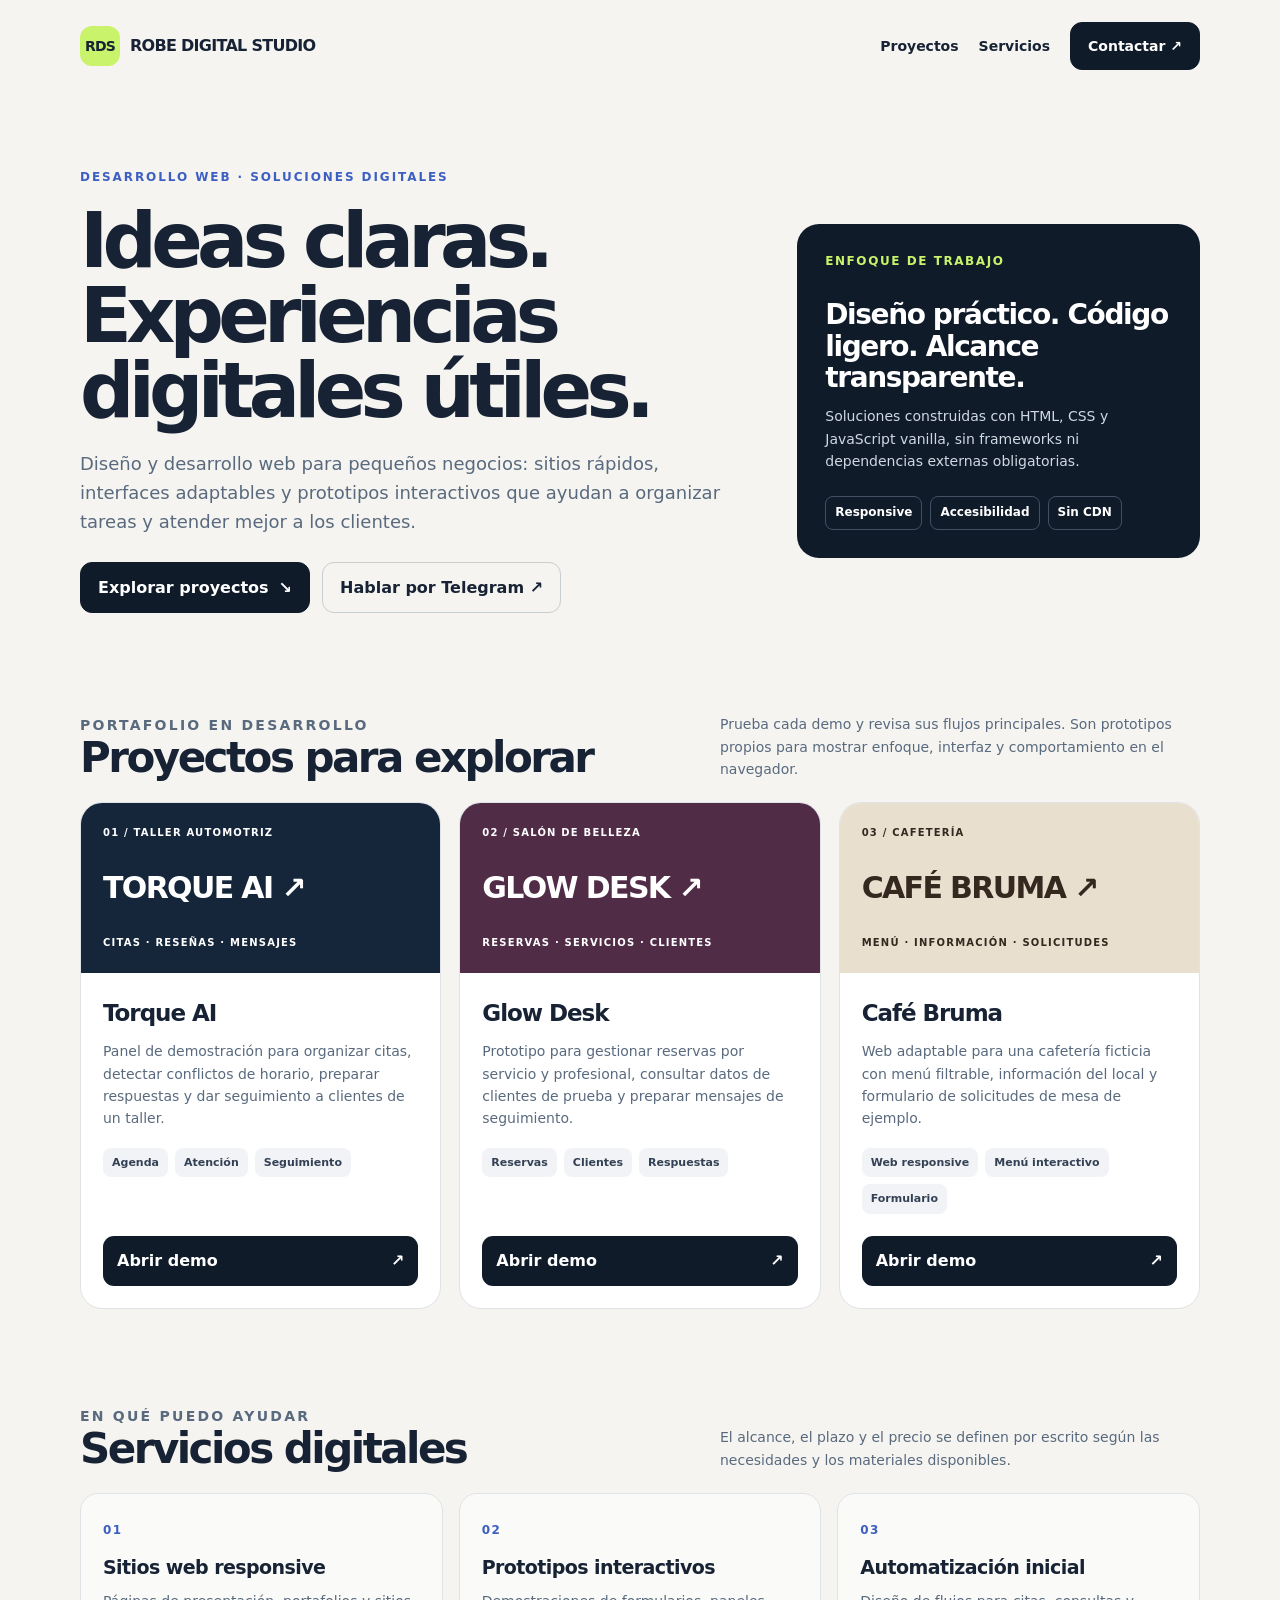
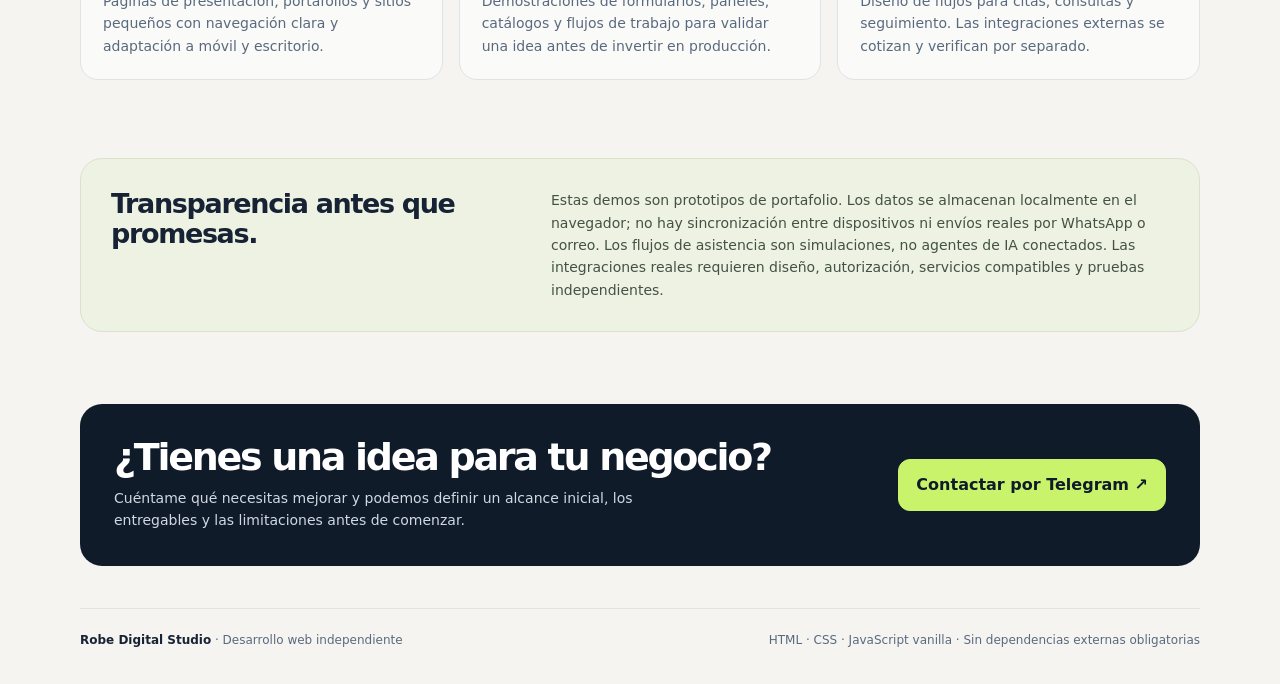
==== commit bdb9f8be: "Prepare Robe Digital Studio homepage for review" ====
--- a/index.html
+++ b/index.html
@@ -1,8 +1,161 @@
 <!doctype html>
-<html lang="es"><head><meta charset="utf-8"><meta name="viewport" content="width=device-width,initial-scale=1"><meta name="theme-color" content="#101b2a"><meta name="description" content="Portafolio de productos digitales interactivos: automatización de atención, agenda y reputación para negocios."><title>Freelance Lab · Portafolio de demos</title><style>
-:root{--bg:#f5f4f0;--ink:#172334;--muted:#68778b;--line:#e2e3df;--dark:#101b2a;--lime:#c9f36a;--blue:#3769e8}*{box-sizing:border-box}body{margin:0;background:var(--bg);color:var(--ink);font:16px/1.55 system-ui,-apple-system,"Segoe UI",sans-serif}a{color:inherit}.wrap{width:min(1120px,calc(100% - 36px));margin:auto}.nav{display:flex;justify-content:space-between;align-items:center;padding:24px 0}.logo{font-weight:900;letter-spacing:-.04em;text-decoration:none}.logo span{display:inline-grid;place-items:center;background:var(--lime);padding:5px 9px;border-radius:9px;margin-right:8px}.pill{font-size:12px;font-weight:800;border:1px solid var(--line);border-radius:99px;padding:7px 11px}.hero{padding:72px 0 58px}.eyebrow{text-transform:uppercase;letter-spacing:.16em;font-size:12px;font-weight:850;color:#4366c9}.hero h1{font-size:clamp(42px,7vw,78px);line-height:.99;letter-spacing:-.07em;max-width:900px;margin:16px 0}.hero p{max-width:650px;color:var(--muted);font-size:18px}.note{border:1px solid #dfe5d1;background:#f0f5e6;padding:14px 17px;border-radius:14px;font-size:13px;max-width:790px;margin-top:26px}.grid{display:grid;grid-template-columns:repeat(3,1fr);gap:18px;padding:18px 0 80px}.project{background:white;border:1px solid var(--line);border-radius:22px;overflow:hidden;display:flex;flex-direction:column;min-height:400px}.visual{padding:24px;height:180px;background:var(--dark);color:white;display:flex;flex-direction:column;justify-content:space-between}.visual.beauty{background:#502c47}.visual.cafe{background:#e8dfcf;color:#34281f}.visual strong{font-size:30px;letter-spacing:-.05em}.visual span{font-size:12px;letter-spacing:.12em;font-weight:850}.project-body{padding:23px;display:flex;flex-direction:column;flex:1}.project h2{margin:0 0 7px;font-size:23px;letter-spacing:-.04em}.project p{color:var(--muted);font-size:14px;margin:0 0 18px}.tags{display:flex;gap:7px;flex-wrap:wrap;margin-bottom:22px}.tags span{font-size:11px;background:#f1f3f6;padding:5px 8px;border-radius:7px}.launch{margin-top:auto;text-decoration:none;background:var(--dark);color:white;padding:12px 15px;border-radius:11px;font-weight:800;display:flex;justify-content:space-between}.launch:hover{background:#29466d}.foot{border-top:1px solid var(--line);padding:22px 0 40px;color:var(--muted);font-size:12px}.foot strong{color:var(--ink)}@media(max-width:850px){.grid{grid-template-columns:1fr 1fr}.hero{padding-top:48px}}@media(max-width:570px){.grid{grid-template-columns:1fr}.project{min-height:0}.visual{height:150px}.hero{padding-top:32px}.hero p{font-size:16px}.nav .pill{display:none}}
-</style></head><body><div class="wrap"><header class="nav"><a class="logo" href="#"><span>FL</span> FREELANCE LAB</a><span class="pill">3 PRODUCTOS · DEMOS INTERACTIVAS</span></header><main><section class="hero"><div class="eyebrow">Productos digitales · Automatización práctica</div><h1>Menos tareas repetitivas.<br>Más tiempo para crecer.</h1><p>Tres experiencias de producto que exploran cómo una web y la automatización pueden mejorar la operación diaria de negocios reales.</p><div class="note"><strong>Transparencia:</strong> estas versiones son demos funcionales en el navegador. Los datos de prueba se guardan localmente. Las integraciones externas (mensajería, calendario, IA generativa y reseñas de plataformas) se activan solo al configurar sus servicios y credenciales.</div></section><section class="grid" aria-label="Productos del portafolio">
-<article class="project"><div class="visual"><span>01 / AUTOMOTIVE OPERATIONS</span><strong>TORQUE AI ↗</strong><span>AGENDA · RESEÑAS · INBOX</span></div><div class="project-body"><h2>Torque AI</h2><p>Centro operativo para talleres: agenda con detección de solapamientos, seguimiento de clientes, bandeja de conversaciones, respuestas sugeridas y flujo de reputación.</p><div class="tags"><span>Agenda</span><span>Atención</span><span>Reputación</span><span>Panel operativo</span></div><a class="launch" href="torque-ai/index.html">Abrir demo <span>↗</span></a></div></article>
-<article class="project"><div class="visual beauty"><span>02 / BEAUTY BUSINESS</span><strong>GLOW DESK ↗</strong><span>CITAS · SERVICIOS · CLIENTES</span></div><div class="project-body"><h2>Glow Desk · Beauty AI</h2><p>Asistente operativo para salón de belleza: reservas por servicio y profesional, control de estado, perfiles de clientes, respuestas rápidas y borradores de reseñas.</p><div class="tags"><span>Reservas</span><span>Servicios</span><span>CRM ligero</span><span>Seguimiento</span></div><a class="launch" href="beauty-ai/index.html">Abrir demo <span>↗</span></a></div></article>
-<article class="project"><div class="visual cafe"><span>03 / CAFÉ & HOSPITALITY</span><strong>CAFÉ BRUMA ↗</strong><span>MENÚ · HORARIOS · RESERVAS</span></div><div class="project-body"><h2>Café Bruma</h2><p>Web adaptable para una cafetería ficticia con carta filtrable, historia, horarios, formulario de reserva y lista de solicitudes guardadas en el navegador.</p><div class="tags"><span>Web responsive</span><span>Menú interactivo</span><span>Reservas</span></div><a class="launch" href="cafe-bruma/index.html">Abrir demo <span>↗</span></a></div></article>
-</section></main><footer class="foot"><strong>Freelance Lab</strong> · HTML, CSS y JavaScript vanilla · Sin dependencias ni CDN · Datos de demostración.</footer></div></body></html>+<html lang="es">
+<head>
+  <meta charset="utf-8">
+  <meta name="viewport" content="width=device-width, initial-scale=1">
+  <meta name="theme-color" content="#101b2a">
+  <meta name="description" content="Robe Digital Studio crea sitios web ligeros y prototipos interactivos para pequeños negocios: diseño responsive, reservas y automatización práctica.">
+  <meta property="og:title" content="Robe Digital Studio · Web y automatización práctica">
+  <meta property="og:description" content="Sitios web claros y prototipos funcionales para ayudar a pequeños negocios a trabajar mejor.">
+  <meta property="og:type" content="website">
+  <title>Robe Digital Studio · Desarrollo web y automatización</title>
+  <style>
+    :root{color-scheme:light;--bg:#f5f4f0;--paper:#fff;--ink:#172334;--muted:#596a7e;--line:#dfe3e6;--dark:#101b2a;--lime:#c9f36a;--blue:#315fda;--radius:22px}
+    *{box-sizing:border-box}
+    html{scroll-behavior:smooth}
+    body{margin:0;background:var(--bg);color:var(--ink);font:16px/1.6 system-ui,-apple-system,"Segoe UI",sans-serif}
+    a{color:inherit}
+    a:focus-visible{outline:3px solid var(--blue);outline-offset:4px}
+    .skip{position:absolute;left:12px;top:-60px;z-index:10;background:var(--paper);padding:10px 14px;border-radius:8px}
+    .skip:focus{top:12px}
+    .wrap{width:min(1120px,calc(100% - 36px));margin-inline:auto}
+    .nav{display:flex;justify-content:space-between;align-items:center;gap:18px;padding:22px 0}
+    .logo{display:inline-flex;align-items:center;gap:10px;text-decoration:none;font-weight:900;letter-spacing:-.045em}
+    .mark{display:grid;place-items:center;width:40px;height:40px;background:var(--lime);border-radius:12px;font-size:14px;letter-spacing:-.06em}
+    .nav-links{display:flex;align-items:center;gap:20px}
+    .nav-links a{font-size:14px;text-decoration:none;font-weight:750}
+    .nav-links a:hover{text-decoration:underline;text-underline-offset:4px}
+    .nav-cta,.button{display:inline-flex;align-items:center;justify-content:center;gap:10px;padding:12px 17px;border-radius:12px;background:var(--dark);color:#fff;text-decoration:none;font-weight:800;border:1px solid var(--dark)}
+    .nav-cta:hover,.button:hover{background:#29466d}
+    .hero{padding:76px 0 62px;display:grid;grid-template-columns:minmax(0,1.25fr) minmax(250px,.75fr);align-items:center;gap:46px}
+    .eyebrow{margin:0 0 15px;text-transform:uppercase;letter-spacing:.16em;font-size:12px;font-weight:850;color:#3d5fc2}
+    h1,h2,h3,p{overflow-wrap:break-word}
+    h1{font-size:clamp(42px,6.7vw,76px);line-height:.99;letter-spacing:-.075em;max-width:780px;margin:0 0 22px}
+    .hero-copy{max-width:650px;color:var(--muted);font-size:18px;margin:0 0 25px}
+    .hero-actions{display:flex;flex-wrap:wrap;align-items:center;gap:12px}
+    .button.secondary{background:transparent;color:var(--ink);border-color:#c8cdd2}
+    .button.secondary:hover{background:#e9eae6}
+    .hero-card{background:var(--dark);color:#fff;padding:28px;border-radius:var(--radius);min-height:270px;display:flex;flex-direction:column;justify-content:space-between}
+    .hero-card .mini{color:var(--lime);font-size:12px;font-weight:850;letter-spacing:.13em}
+    .hero-card h2{font-size:28px;line-height:1.12;letter-spacing:-.05em;margin:28px 0 12px}
+    .hero-card p{margin:0;color:#d0d8e2;font-size:14px}
+    .signals{display:flex;flex-wrap:wrap;gap:8px;margin-top:24px}
+    .signals span,.tags span{font-size:12px;font-weight:750;padding:6px 9px;border:1px solid #435064;border-radius:8px}
+    .section-head{display:flex;justify-content:space-between;align-items:end;gap:20px;margin:20px 0 22px}
+    .section-head h2{font-size:clamp(30px,4vw,42px);line-height:1.05;letter-spacing:-.06em;margin:0}
+    .section-head p{max-width:480px;color:var(--muted);font-size:14px;margin:0}
+    .projects{padding:18px 0 76px}
+    .grid{display:grid;grid-template-columns:repeat(3,minmax(0,1fr));gap:18px}
+    .project{background:var(--paper);border:1px solid var(--line);border-radius:var(--radius);overflow:hidden;display:flex;flex-direction:column;min-width:0}
+    .visual{padding:22px;height:170px;background:#15263b;color:#fff;display:flex;flex-direction:column;justify-content:space-between}
+    .visual.beauty{background:#502c47}
+    .visual.cafe{background:#e8dfcf;color:#34281f}
+    .visual strong{font-size:clamp(23px,2.4vw,30px);letter-spacing:-.055em}
+    .visual span{font-size:10px;letter-spacing:.12em;font-weight:850}
+    .project-body{padding:22px;display:flex;flex-direction:column;flex:1}
+    .project h3{margin:0 0 8px;font-size:23px;letter-spacing:-.045em}
+    .project p{color:var(--muted);font-size:14px;margin:0 0 18px}
+    .tags{display:flex;gap:7px;flex-wrap:wrap;margin-bottom:22px}
+    .tags span{background:#f1f3f6;color:#344154;border:0;font-size:11px}
+    .launch{margin-top:auto;display:flex;justify-content:space-between;align-items:center;text-decoration:none;background:var(--dark);color:#fff;padding:12px 14px;border-radius:11px;font-weight:800}
+    .launch:hover{background:#29466d}
+    .services{padding:0 0 78px}
+    .service-grid{display:grid;grid-template-columns:repeat(3,minmax(0,1fr));gap:16px}
+    .service{border:1px solid var(--line);border-radius:18px;padding:22px;background:rgba(255,255,255,.58)}
+    .service .num{font-size:12px;font-weight:900;color:#3d5fc2;letter-spacing:.12em}
+    .service h3{margin:10px 0 8px;font-size:19px;letter-spacing:-.03em}
+    .service p{margin:0;color:var(--muted);font-size:14px}
+    .transparency{display:grid;grid-template-columns:.8fr 1.2fr;gap:28px;padding:30px;background:#edf2e3;border:1px solid #d9e2ca;border-radius:var(--radius);margin-bottom:72px}
+    .transparency h2{font-size:27px;line-height:1.1;letter-spacing:-.05em;margin:0}
+    .transparency p{margin:0;color:#435244;font-size:14px}
+    .contact{background:var(--dark);color:#fff;border-radius:var(--radius);padding:34px;display:flex;justify-content:space-between;align-items:center;gap:24px;margin-bottom:42px}
+    .contact h2{font-size:clamp(27px,4vw,38px);line-height:1.05;letter-spacing:-.06em;margin:0 0 9px}
+    .contact p{margin:0;color:#d0d8e2;font-size:14px;max-width:570px}
+    .contact .button{background:var(--lime);border-color:var(--lime);color:var(--dark);white-space:nowrap}
+    .contact .button:hover{background:#dcffa0}
+    .foot{border-top:1px solid var(--line);padding:22px 0 34px;color:var(--muted);font-size:12px;display:flex;justify-content:space-between;gap:18px;flex-wrap:wrap}
+    .foot strong{color:var(--ink)}
+    @media(max-width:850px){.hero{grid-template-columns:1fr;gap:28px;padding-top:48px}.hero-card{min-height:220px}.grid{grid-template-columns:1fr 1fr}.service-grid{grid-template-columns:1fr}.section-head{align-items:start;flex-direction:column}.transparency{grid-template-columns:1fr;gap:14px}}
+    @media(max-width:570px){.wrap{width:min(100% - 28px,1120px)}.nav{padding:16px 0}.nav-links{gap:10px}.nav-links>a:not(.nav-cta){display:none}.nav-cta{padding:10px 12px;font-size:13px}.logo{font-size:14px}.mark{width:36px;height:36px}.hero{padding:38px 0 44px}h1{font-size:clamp(40px,12vw,58px)}.hero-copy{font-size:16px}.grid{grid-template-columns:1fr}.visual{height:145px}.project-body{padding:20px}.projects{padding-bottom:58px}.services{padding-bottom:58px}.transparency{padding:22px;margin-bottom:48px}.contact{padding:24px;align-items:flex-start;flex-direction:column;margin-bottom:28px}.contact .button{width:100%}.foot{flex-direction:column;gap:8px}}
+    @media(prefers-reduced-motion:reduce){html{scroll-behavior:auto}*,*::before,*::after{animation-duration:.01ms!important;animation-iteration-count:1!important;transition-duration:.01ms!important}}
+  </style>
+</head>
+<body>
+  <a class="skip" href="#contenido">Saltar al contenido</a>
+  <div class="wrap">
+    <header class="nav">
+      <a class="logo" href="#inicio" aria-label="Robe Digital Studio, inicio"><span class="mark">RDS</span><span>ROBE DIGITAL STUDIO</span></a>
+      <nav class="nav-links" aria-label="Navegación principal">
+        <a href="#proyectos">Proyectos</a>
+        <a href="#servicios">Servicios</a>
+        <a class="nav-cta" href="https://t.me/Robe0228" target="_blank" rel="noopener noreferrer">Contactar ↗</a>
+      </nav>
+    </header>
+    <main id="contenido">
+      <section class="hero" id="inicio">
+        <div>
+          <p class="eyebrow">Desarrollo web · Soluciones digitales</p>
+          <h1>Ideas claras.<br>Experiencias digitales útiles.</h1>
+          <p class="hero-copy">Diseño y desarrollo web para pequeños negocios: sitios rápidos, interfaces adaptables y prototipos interactivos que ayudan a organizar tareas y atender mejor a los clientes.</p>
+          <div class="hero-actions">
+            <a class="button" href="#proyectos">Explorar proyectos <span aria-hidden="true">↘</span></a>
+            <a class="button secondary" href="https://t.me/Robe0228" target="_blank" rel="noopener noreferrer">Hablar por Telegram ↗</a>
+          </div>
+        </div>
+        <aside class="hero-card" aria-label="Enfoque de trabajo">
+          <div class="mini">ENFOQUE DE TRABAJO</div>
+          <div>
+            <h2>Diseño práctico. Código ligero. Alcance transparente.</h2>
+            <p>Soluciones construidas con HTML, CSS y JavaScript vanilla, sin frameworks ni dependencias externas obligatorias.</p>
+          </div>
+          <div class="signals"><span>Responsive</span><span>Accesibilidad</span><span>Sin CDN</span></div>
+        </aside>
+      </section>
+
+      <section class="projects" id="proyectos" aria-labelledby="projects-title">
+        <div class="section-head">
+          <div><p class="eyebrow">Portafolio en desarrollo</p><h2 id="projects-title">Proyectos para explorar</h2></div>
+          <p>Prueba cada demo y revisa sus flujos principales. Son prototipos propios para mostrar enfoque, interfaz y comportamiento en el navegador.</p>
+        </div>
+        <div class="grid">
+          <article class="project">
+            <div class="visual"><span>01 / TALLER AUTOMOTRIZ</span><strong>TORQUE AI ↗</strong><span>CITAS · RESEÑAS · MENSAJES</span></div>
+            <div class="project-body"><h3>Torque AI</h3><p>Panel de demostración para organizar citas, detectar conflictos de horario, preparar respuestas y dar seguimiento a clientes de un taller.</p><div class="tags"><span>Agenda</span><span>Atención</span><span>Seguimiento</span></div><a class="launch" href="torque-ai/index.html">Abrir demo <span aria-hidden="true">↗</span></a></div>
+          </article>
+          <article class="project">
+            <div class="visual beauty"><span>02 / SALÓN DE BELLEZA</span><strong>GLOW DESK ↗</strong><span>RESERVAS · SERVICIOS · CLIENTES</span></div>
+            <div class="project-body"><h3>Glow Desk</h3><p>Prototipo para gestionar reservas por servicio y profesional, consultar datos de clientes de prueba y preparar mensajes de seguimiento.</p><div class="tags"><span>Reservas</span><span>Clientes</span><span>Respuestas</span></div><a class="launch" href="beauty-ai/index.html">Abrir demo <span aria-hidden="true">↗</span></a></div>
+          </article>
+          <article class="project">
+            <div class="visual cafe"><span>03 / CAFETERÍA</span><strong>CAFÉ BRUMA ↗</strong><span>MENÚ · INFORMACIÓN · SOLICITUDES</span></div>
+            <div class="project-body"><h3>Café Bruma</h3><p>Web adaptable para una cafetería ficticia con menú filtrable, información del local y formulario de solicitudes de mesa de ejemplo.</p><div class="tags"><span>Web responsive</span><span>Menú interactivo</span><span>Formulario</span></div><a class="launch" href="cafe-bruma/index.html">Abrir demo <span aria-hidden="true">↗</span></a></div>
+          </article>
+        </div>
+      </section>
+
+      <section class="services" id="servicios" aria-labelledby="services-title">
+        <div class="section-head">
+          <div><p class="eyebrow">En qué puedo ayudar</p><h2 id="services-title">Servicios digitales</h2></div>
+          <p>El alcance, el plazo y el precio se definen por escrito según las necesidades y los materiales disponibles.</p>
+        </div>
+        <div class="service-grid">
+          <article class="service"><span class="num">01</span><h3>Sitios web responsive</h3><p>Páginas de presentación, portafolios y sitios pequeños con navegación clara y adaptación a móvil y escritorio.</p></article>
+          <article class="service"><span class="num">02</span><h3>Prototipos interactivos</h3><p>Demostraciones de formularios, paneles, catálogos y flujos de trabajo para validar una idea antes de invertir en producción.</p></article>
+          <article class="service"><span class="num">03</span><h3>Automatización inicial</h3><p>Diseño de flujos para citas, consultas y seguimiento. Las integraciones externas se cotizan y verifican por separado.</p></article>
+        </div>
+      </section>
+
+      <section class="transparency" aria-labelledby="transparency-title">
+        <h2 id="transparency-title">Transparencia antes que promesas.</h2>
+        <p>Estas demos son prototipos de portafolio. Los datos se almacenan localmente en el navegador; no hay sincronización entre dispositivos ni envíos reales por WhatsApp o correo. Los flujos de asistencia son simulaciones, no agentes de IA conectados. Las integraciones reales requieren diseño, autorización, servicios compatibles y pruebas independientes.</p>
+      </section>
+
+      <section class="contact" aria-labelledby="contact-title">
+        <div><h2 id="contact-title">¿Tienes una idea para tu negocio?</h2><p>Cuéntame qué necesitas mejorar y podemos definir un alcance inicial, los entregables y las limitaciones antes de comenzar.</p></div>
+        <a class="button" href="https://t.me/Robe0228" target="_blank" rel="noopener noreferrer">Contactar por Telegram ↗</a>
+      </section>
+    </main>
+    <footer class="foot"><span><strong>Robe Digital Studio</strong> · Desarrollo web independiente</span><span>HTML · CSS · JavaScript vanilla · Sin dependencias externas obligatorias</span></footer>
+  </div>
+</body>
+</html>
